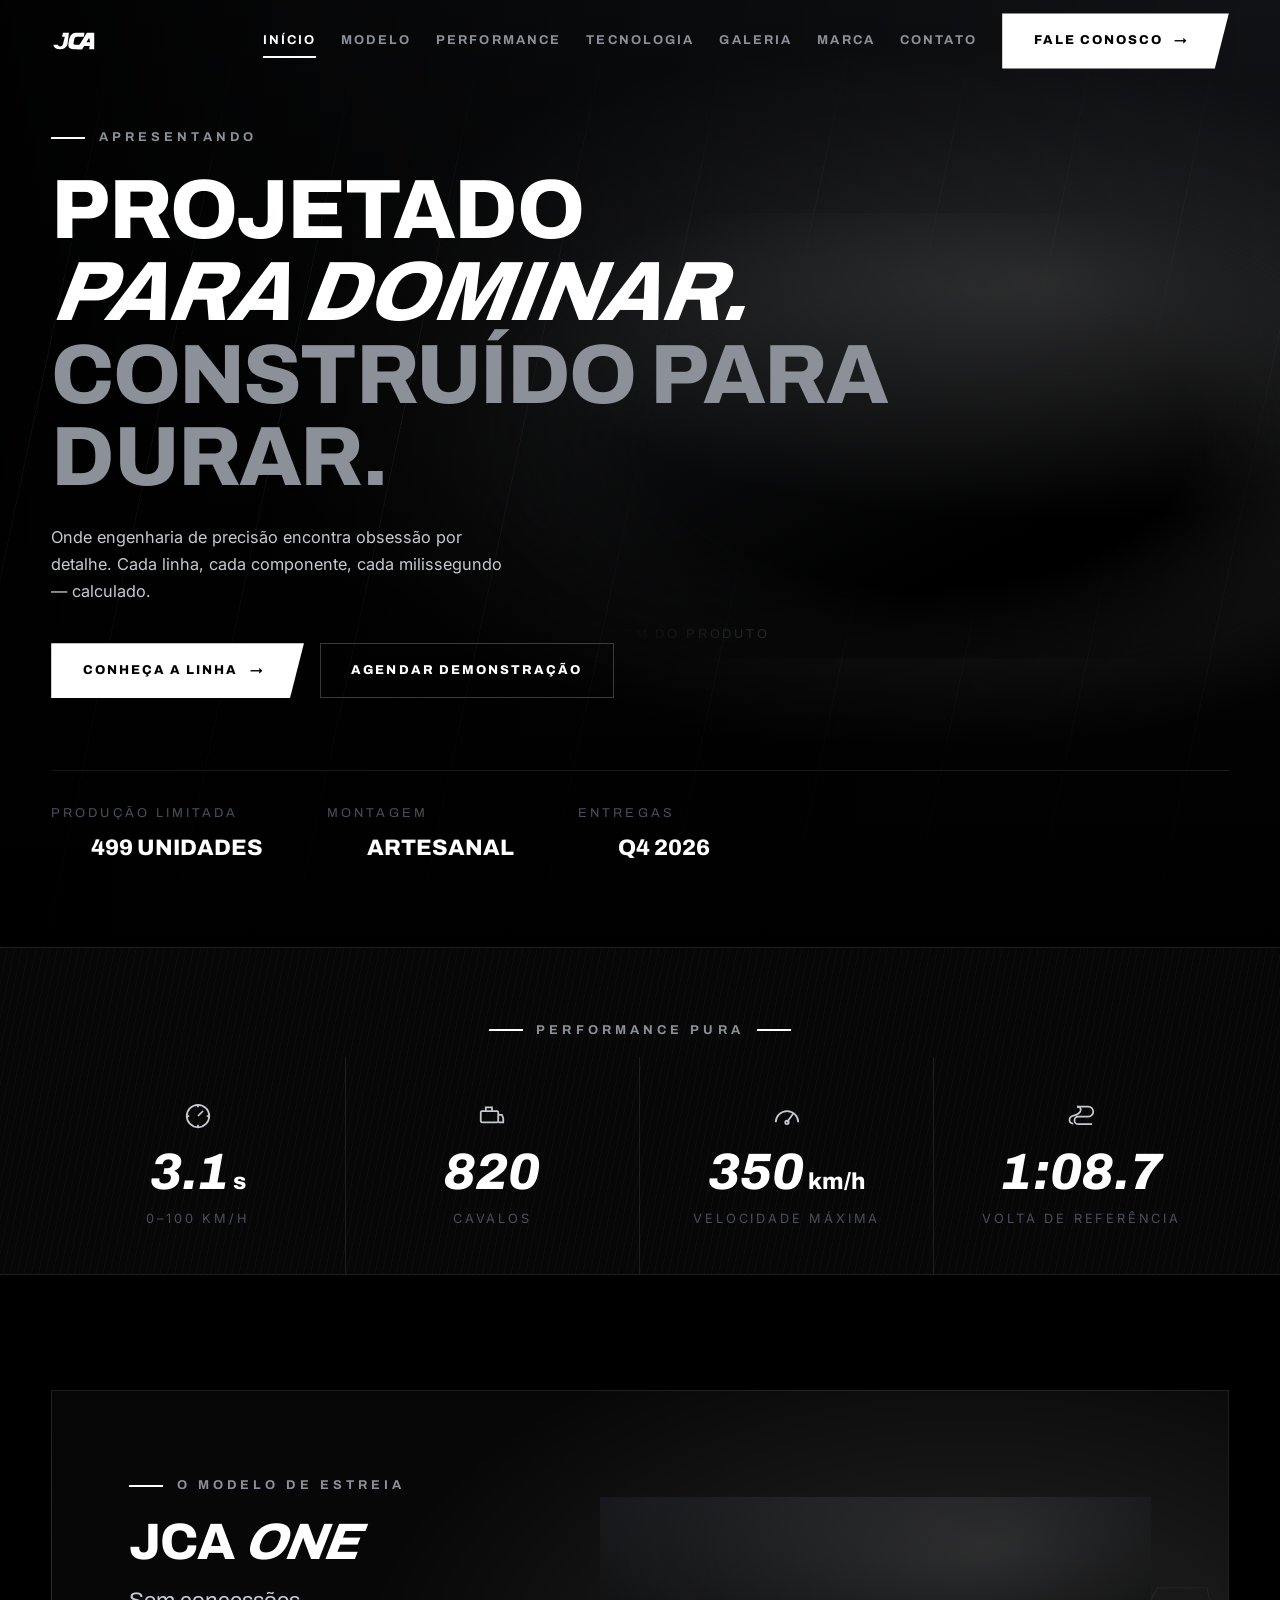
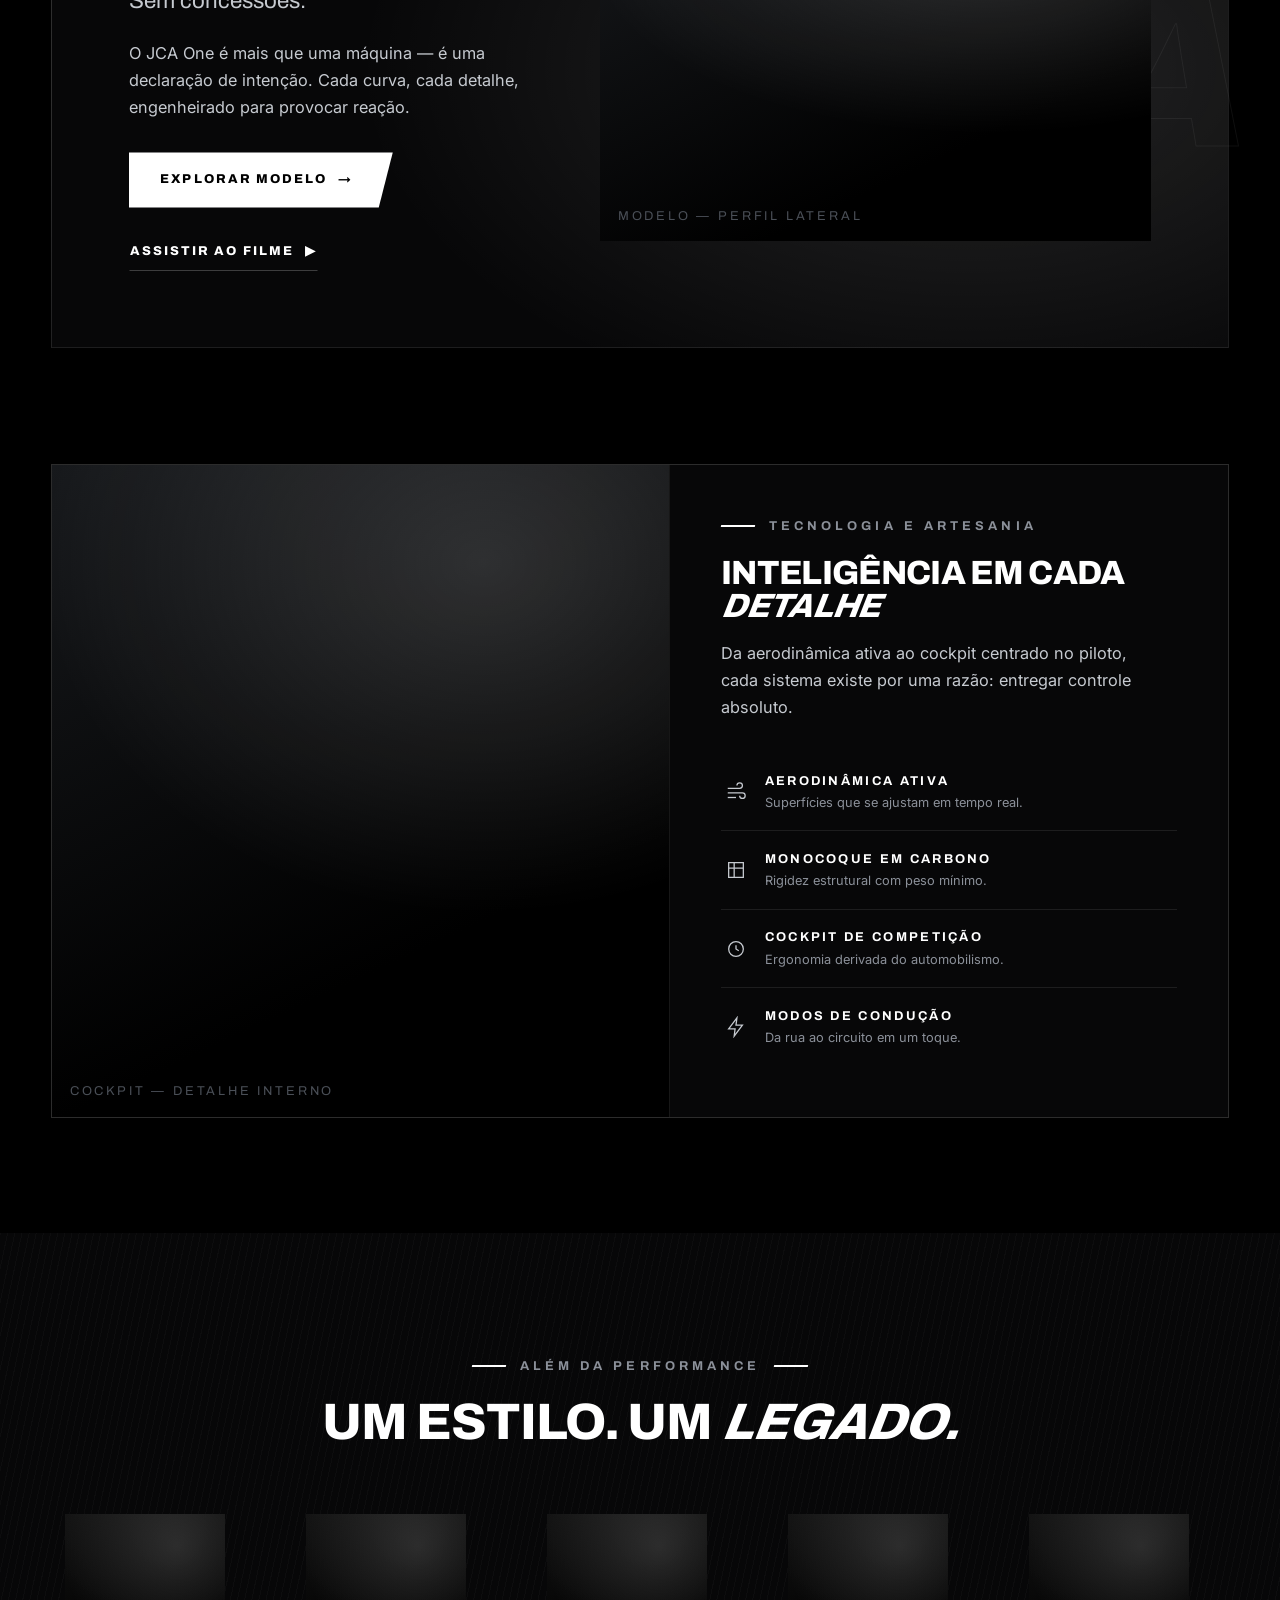
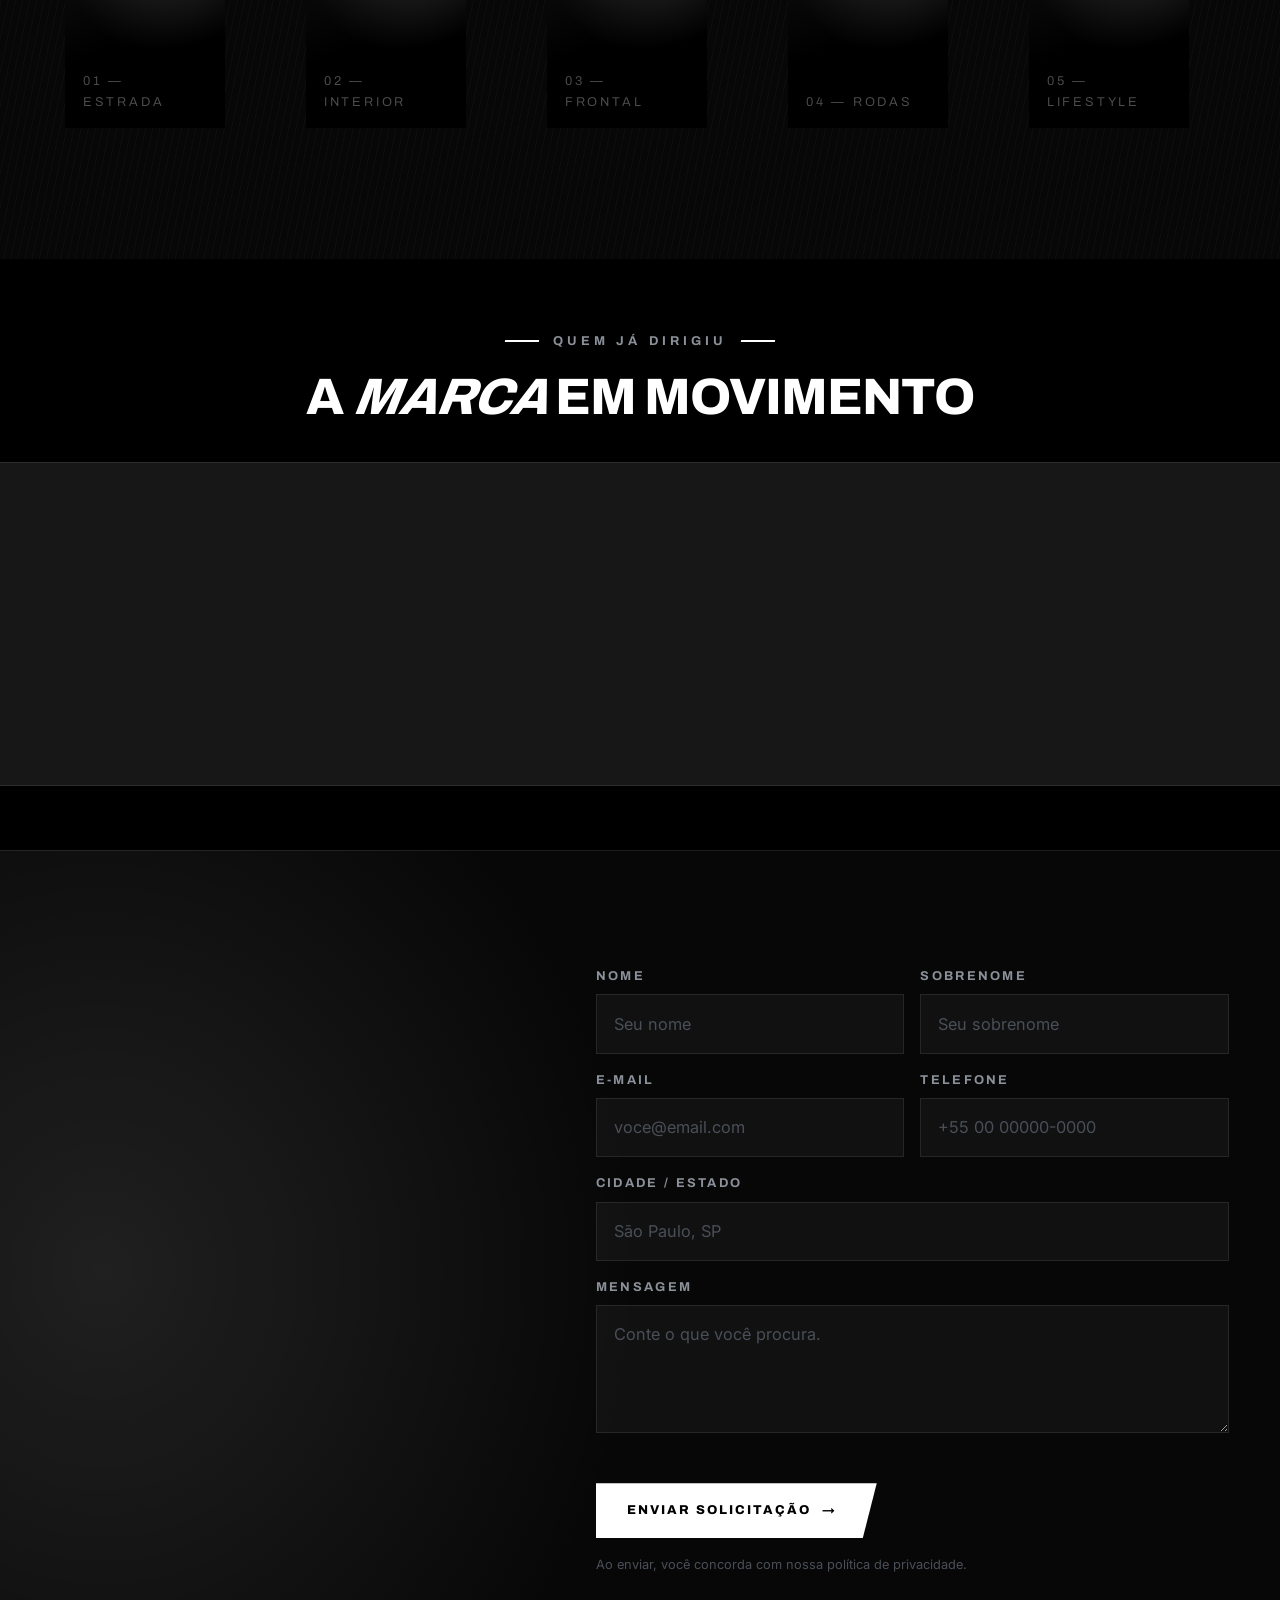
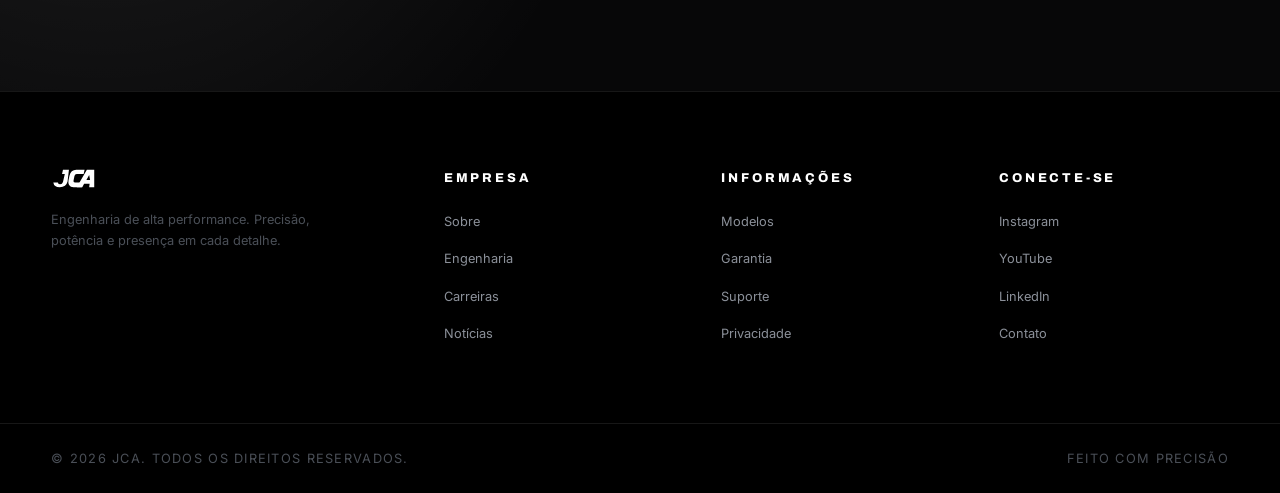
==== index.html @ cbe6caac "Estrutura inicial do site JCA Landing page estatica baseada na referencia de layout automotivo, com " ====
<!DOCTYPE html>
<html lang="pt-BR">
<head>
<meta charset="utf-8">
<meta name="viewport" content="width=device-width, initial-scale=1">
<title>JCA — Engenharia de Alta Performance</title>
<meta name="description" content="JCA — precisão, potência e presença. Estrutura de site institucional de alta performance.">
<meta name="theme-color" content="#000000">

<meta property="og:type" content="website">
<meta property="og:title" content="JCA — Engenharia de Alta Performance">
<meta property="og:description" content="Precisão, potência e presença.">
<meta property="og:image" content="assets/img/og-cover.jpg">

<link rel="icon" href="assets/img/logo-jca.svg" type="image/svg+xml">
<link rel="preconnect" href="https://fonts.googleapis.com">
<link rel="preconnect" href="https://fonts.gstatic.com" crossorigin>
<link href="https://fonts.googleapis.com/css2?family=Archivo:ital,wght@0,600..900;1,600..900&family=Inter:wght@400;500;600&display=swap" rel="stylesheet">
<link rel="stylesheet" href="assets/css/main.css">
</head>
<body>

<a class="skip-link" href="#main">Pular para o conteúdo</a>

<!-- ===================== HEADER ===================== -->
<header class="header" id="header">
  <div class="shell header__inner">
    <a class="logo" href="#hero" aria-label="JCA — início">
      <img class="logo__mark" src="assets/img/logo-jca.svg" alt="" width="46" height="21">
    </a>

    <nav class="nav" id="nav" aria-label="Navegação principal">
      <a class="nav__link" href="#hero" aria-current="page">Início</a>
      <a class="nav__link" href="#modelo">Modelo</a>
      <a class="nav__link" href="#performance">Performance</a>
      <a class="nav__link" href="#tecnologia">Tecnologia</a>
      <a class="nav__link" href="#galeria">Galeria</a>
      <a class="nav__link" href="#marca">Marca</a>
      <a class="nav__link" href="#contato">Contato</a>
      <a class="btn btn--solid" href="#contato">
        Fale conosco <span class="btn__arrow" aria-hidden="true">&rarr;</span>
      </a>
    </nav>

    <button class="nav-toggle" id="navToggle" type="button" aria-expanded="false" aria-controls="nav" aria-label="Abrir menu">
      <span></span>
    </button>
  </div>
</header>

<main id="main">

  <!-- ===================== HERO ===================== -->
  <section class="hero" id="hero">
    <div class="hero__bg" aria-hidden="true"></div>
    <div class="hero__grid" aria-hidden="true"></div>
    <div class="media hero__product" data-label="Hero — imagem do produto" aria-hidden="true"></div>

    <div class="shell hero__inner">
      <p class="eyebrow">Apresentando</p>
      <h1 class="hero__title">
        <span class="line">Projetado</span>
        <span class="line"><span class="slant">para dominar.</span></span>
        <span class="line line--muted">Construído para durar.</span>
      </h1>
      <p class="hero__lead">
        Onde engenharia de precisão encontra obsessão por detalhe. Cada linha,
        cada componente, cada milissegundo — calculado.
      </p>
      <div class="hero__actions">
        <a class="btn btn--solid" href="#modelo">
          Conheça a linha <span class="btn__arrow" aria-hidden="true">&rarr;</span>
        </a>
        <a class="btn btn--ghost" href="#contato">Agendar demonstração</a>
      </div>

      <dl class="hero__facts">
        <div class="fact">
          <dt class="fact__label">Produção limitada</dt>
          <dd class="fact__value">499 unidades</dd>
        </div>
        <div class="fact">
          <dt class="fact__label">Montagem</dt>
          <dd class="fact__value">Artesanal</dd>
        </div>
        <div class="fact">
          <dt class="fact__label">Entregas</dt>
          <dd class="fact__value">Q4 2026</dd>
        </div>
      </dl>
    </div>
  </section>

  <!-- ===================== PERFORMANCE ===================== -->
  <section class="metrics carbon" id="performance" aria-labelledby="performance-title">
    <div class="shell section--tight" style="padding-bottom:0;text-align:center">
      <h2 class="eyebrow eyebrow--center" id="performance-title" style="display:inline-flex">Performance pura</h2>
    </div>
    <div class="shell">
      <div class="metrics__grid">
        <div class="metric" data-reveal>
          <svg class="metric__icon" width="30" height="30" viewBox="0 0 24 24" fill="none" stroke="currentColor" stroke-width="1.4" aria-hidden="true">
            <circle cx="12" cy="12" r="9"/><path d="M12 12 16 8"/><path d="M12 3v2M21 12h-2M12 21v-2M3 12h2"/>
          </svg>
          <p class="metric__value">3.1<span>s</span></p>
          <p class="metric__label">0–100 km/h</p>
        </div>
        <div class="metric" data-reveal>
          <svg class="metric__icon" width="30" height="30" viewBox="0 0 24 24" fill="none" stroke="currentColor" stroke-width="1.4" aria-hidden="true">
            <rect x="3" y="8" width="14" height="9" rx="1"/><path d="M17 11h3l1 3v3h-4"/><path d="M7 8V5h5v3"/>
          </svg>
          <p class="metric__value">820</p>
          <p class="metric__label">Cavalos</p>
        </div>
        <div class="metric" data-reveal>
          <svg class="metric__icon" width="30" height="30" viewBox="0 0 24 24" fill="none" stroke="currentColor" stroke-width="1.4" aria-hidden="true">
            <path d="M3 17a9 9 0 0 1 18 0"/><path d="M12 17 17 10"/><circle cx="12" cy="17" r="1.4"/>
          </svg>
          <p class="metric__value">350<span>km/h</span></p>
          <p class="metric__label">Velocidade máxima</p>
        </div>
        <div class="metric" data-reveal>
          <svg class="metric__icon" width="30" height="30" viewBox="0 0 24 24" fill="none" stroke="currentColor" stroke-width="1.4" aria-hidden="true">
            <path d="M5 18c-2 0-3-1.5-3-3s1.5-3 4-3.5S11 9 11 7s-1-2.5-3-2.5"/><path d="M8 4.5h9a4 4 0 0 1 0 8H9a3 3 0 0 0 0 6h11"/>
          </svg>
          <p class="metric__value">1:08.7</p>
          <p class="metric__label">Volta de referência</p>
        </div>
      </div>
    </div>
  </section>

  <!-- ===================== MODELO EM DESTAQUE ===================== -->
  <section class="section showcase" id="modelo" aria-labelledby="modelo-title">
    <div class="shell">
      <div class="showcase__stage" data-reveal>
        <span class="showcase__ghost" aria-hidden="true">JCA</span>

        <div class="showcase__copy">
          <p class="eyebrow">O modelo de estreia</p>
          <h2 class="showcase__title" id="modelo-title">JCA <span class="slant">One</span></h2>
          <p class="showcase__sub">Sem concessões.</p>
          <p class="showcase__text">
            O JCA One é mais que uma máquina — é uma declaração de intenção.
            Cada curva, cada detalhe, engenheirado para provocar reação.
          </p>
          <div class="showcase__actions">
            <a class="btn btn--solid" href="#tecnologia">
              Explorar modelo <span class="btn__arrow" aria-hidden="true">&rarr;</span>
            </a>
            <a class="btn btn--text" href="#galeria">
              Assistir ao filme <span aria-hidden="true">&#9654;</span>
            </a>
          </div>
        </div>

        <div class="media showcase__media" data-label="Modelo — perfil lateral" role="img" aria-label="Imagem do modelo JCA One em perfil lateral"></div>
      </div>
    </div>
  </section>

  <!-- ===================== TECNOLOGIA ===================== -->
  <section class="section section--flush" id="tecnologia" aria-labelledby="tec-title">
    <div class="shell" style="padding-bottom:var(--section-y)">
      <div class="tech__grid" data-reveal>
        <div class="media tech__media" data-label="Cockpit — detalhe interno" role="img" aria-label="Detalhe do cockpit"></div>

        <div class="tech__panel">
          <p class="eyebrow">Tecnologia e artesania</p>
          <h2 class="tech__title" id="tec-title">Inteligência em cada <span class="slant">detalhe</span></h2>
          <p class="tech__text">
            Da aerodinâmica ativa ao cockpit centrado no piloto, cada sistema
            existe por uma razão: entregar controle absoluto.
          </p>

          <ul class="feature-list">
            <li class="feature">
              <svg class="feature__icon" width="22" height="22" viewBox="0 0 24 24" fill="none" stroke="currentColor" stroke-width="1.4" aria-hidden="true">
                <path d="M3 8h13a3 3 0 1 0-3-3"/><path d="M3 13h16a3 3 0 1 1-3 3"/><path d="M3 18h9"/>
              </svg>
              <div>
                <p class="feature__name">Aerodinâmica ativa</p>
                <p class="feature__desc">Superfícies que se ajustam em tempo real.</p>
              </div>
            </li>
            <li class="feature">
              <svg class="feature__icon" width="22" height="22" viewBox="0 0 24 24" fill="none" stroke="currentColor" stroke-width="1.4" aria-hidden="true">
                <path d="M4 4h16v16H4z"/><path d="M4 10h16M10 4v16"/>
              </svg>
              <div>
                <p class="feature__name">Monocoque em carbono</p>
                <p class="feature__desc">Rigidez estrutural com peso mínimo.</p>
              </div>
            </li>
            <li class="feature">
              <svg class="feature__icon" width="22" height="22" viewBox="0 0 24 24" fill="none" stroke="currentColor" stroke-width="1.4" aria-hidden="true">
                <circle cx="12" cy="12" r="8"/><path d="M12 8v4l3 2"/>
              </svg>
              <div>
                <p class="feature__name">Cockpit de competição</p>
                <p class="feature__desc">Ergonomia derivada do automobilismo.</p>
              </div>
            </li>
            <li class="feature">
              <svg class="feature__icon" width="22" height="22" viewBox="0 0 24 24" fill="none" stroke="currentColor" stroke-width="1.4" aria-hidden="true">
                <path d="M13 2 4 14h7l-1 8 9-12h-7z"/>
              </svg>
              <div>
                <p class="feature__name">Modos de condução</p>
                <p class="feature__desc">Da rua ao circuito em um toque.</p>
              </div>
            </li>
          </ul>
        </div>
      </div>
    </div>
  </section>

  <!-- ===================== GALERIA ===================== -->
  <section class="section carbon" id="galeria" aria-labelledby="galeria-title">
    <div class="shell">
      <div class="gallery__head" data-reveal>
        <p class="eyebrow eyebrow--center" style="display:inline-flex">Além da performance</p>
        <h2 class="gallery__title" id="galeria-title">Um estilo. Um <span class="slant">legado.</span></h2>
      </div>
    </div>
    <div class="shell">
      <div class="gallery__strip" data-reveal>
        <figure class="media gallery__item" data-label="01 — Estrada" role="img" aria-label="Galeria: estrada"></figure>
        <figure class="media gallery__item" data-label="02 — Interior" role="img" aria-label="Galeria: interior"></figure>
        <figure class="media gallery__item" data-label="03 — Frontal" role="img" aria-label="Galeria: frontal"></figure>
        <figure class="media gallery__item" data-label="04 — Rodas" role="img" aria-label="Galeria: rodas"></figure>
        <figure class="media gallery__item" data-label="05 — Lifestyle" role="img" aria-label="Galeria: lifestyle"></figure>
      </div>
    </div>
  </section>

  <!-- ===================== MARCA / DEPOIMENTOS ===================== -->
  <section class="section section--tight" id="marca" aria-labelledby="marca-title">
    <div class="shell" style="text-align:center;margin-bottom:2.5rem">
      <p class="eyebrow eyebrow--center" style="display:inline-flex">Quem já dirigiu</p>
      <h2 id="marca-title" class="gallery__title">A <span class="slant">marca</span> em movimento</h2>
    </div>
    <div class="quotes">
      <blockquote class="quote" data-reveal>
        <p class="quote__mark" aria-hidden="true">&ldquo;</p>
        <p class="quote__text">Uma obra-prima. A atenção ao detalhe e a experiência de condução não têm paralelo.</p>
        <div>
          <p class="quote__author">Alessandro R.</p>
          <p class="quote__role">Colecionador</p>
        </div>
      </blockquote>
      <blockquote class="quote" data-reveal>
        <p class="quote__mark" aria-hidden="true">&ldquo;</p>
        <p class="quote__text">Equilíbrio perfeito entre potência, beleza e inovação. A JCA redefiniu o padrão.</p>
        <div>
          <p class="quote__author">James T.</p>
          <p class="quote__role">Empresário</p>
        </div>
      </blockquote>
      <blockquote class="quote" data-reveal>
        <p class="quote__mark" aria-hidden="true">&ldquo;</p>
        <p class="quote__text">Cada volta parece pessoal. Não é só uma máquina — é uma emoção.</p>
        <div>
          <p class="quote__author">Matteo B.</p>
          <p class="quote__role">Piloto</p>
        </div>
      </blockquote>
    </div>
  </section>

  <!-- ===================== CONTATO ===================== -->
  <section class="section contact" id="contato" aria-labelledby="contato-title">
    <div class="shell contact__grid">
      <div data-reveal>
        <p class="eyebrow">Seja um proprietário</p>
        <h2 class="contact__title" id="contato-title">Fale sobre o <span class="slant">JCA One</span></h2>
        <p class="contact__text">
          Produção limitada. Experiência sob medida. Envie sua solicitação e
          nossa equipe entra em contato.
        </p>
      </div>

      <form class="form" id="contactForm" novalidate data-reveal>
        <div class="form__row">
          <label class="field">
            <span class="field__label">Nome</span>
            <input class="field__input" type="text" name="firstName" placeholder="Seu nome" required autocomplete="given-name">
          </label>
          <label class="field">
            <span class="field__label">Sobrenome</span>
            <input class="field__input" type="text" name="lastName" placeholder="Seu sobrenome" required autocomplete="family-name">
          </label>
        </div>
        <div class="form__row">
          <label class="field">
            <span class="field__label">E-mail</span>
            <input class="field__input" type="email" name="email" placeholder="voce@email.com" required autocomplete="email">
          </label>
          <label class="field">
            <span class="field__label">Telefone</span>
            <input class="field__input" type="tel" name="phone" placeholder="+55 00 00000-0000" autocomplete="tel">
          </label>
        </div>
        <label class="field">
          <span class="field__label">Cidade / Estado</span>
          <input class="field__input" type="text" name="city" placeholder="São Paulo, SP" autocomplete="address-level2">
        </label>
        <label class="field">
          <span class="field__label">Mensagem</span>
          <textarea class="field__textarea" name="message" placeholder="Conte o que você procura."></textarea>
        </label>
        <p class="form__status" id="formStatus" role="status" aria-live="polite"></p>
        <div>
          <button class="btn btn--solid" type="submit">
            Enviar solicitação <span class="btn__arrow" aria-hidden="true">&rarr;</span>
          </button>
        </div>
        <p class="form__note">Ao enviar, você concorda com nossa política de privacidade.</p>
      </form>
    </div>
  </section>

</main>

<!-- ===================== FOOTER ===================== -->
<footer class="footer">
  <div class="shell footer__top">
    <div class="footer__brand">
      <a class="logo" href="#hero" aria-label="JCA">
        <img class="logo__mark" src="assets/img/logo-jca.svg" alt="JCA" width="56" height="25">
      </a>
      <p class="footer__tagline">Engenharia de alta performance. Precisão, potência e presença em cada detalhe.</p>
    </div>

    <nav aria-labelledby="f-empresa">
      <p class="footer__col-title" id="f-empresa">Empresa</p>
      <ul class="footer__list">
        <li><a href="#marca">Sobre</a></li>
        <li><a href="#tecnologia">Engenharia</a></li>
        <li><a href="#contato">Carreiras</a></li>
        <li><a href="#galeria">Notícias</a></li>
      </ul>
    </nav>

    <nav aria-labelledby="f-info">
      <p class="footer__col-title" id="f-info">Informações</p>
      <ul class="footer__list">
        <li><a href="#modelo">Modelos</a></li>
        <li><a href="#contato">Garantia</a></li>
        <li><a href="#contato">Suporte</a></li>
        <li><a href="#contato">Privacidade</a></li>
      </ul>
    </nav>

    <nav aria-labelledby="f-conecte">
      <p class="footer__col-title" id="f-conecte">Conecte-se</p>
      <ul class="footer__list">
        <li><a href="#contato">Instagram</a></li>
        <li><a href="#contato">YouTube</a></li>
        <li><a href="#contato">LinkedIn</a></li>
        <li><a href="#contato">Contato</a></li>
      </ul>
    </nav>
  </div>

  <div class="shell footer__bottom">
    <p>&copy; <span id="year">2026</span> JCA. Todos os direitos reservados.</p>
    <p>Feito com precisão</p>
  </div>
</footer>

<script src="assets/js/main.js" defer></script>
</body>
</html>
---- assets/css/main.css ----
@import url("tokens.css");

/* ============================================================
   1. RESET
   ============================================================ */
*,
*::before,
*::after { box-sizing: border-box; }

html { -webkit-text-size-adjust: 100%; scroll-behavior: smooth; }

body {
  margin: 0;
  background: var(--surface-0);
  color: var(--text-2);
  font-family: var(--font-body);
  font-size: var(--step-0);
  line-height: 1.65;
  -webkit-font-smoothing: antialiased;
  overflow-x: hidden;
}

img, svg, video { display: block; max-width: 100%; height: auto; }
button, input, textarea, select { font: inherit; color: inherit; }
a { color: inherit; text-decoration: none; }

h1, h2, h3, h4 {
  margin: 0;
  font-family: var(--font-display);
  font-weight: 800;
  line-height: 0.98;
  letter-spacing: -0.02em;
  color: var(--text-1);
  text-transform: uppercase;
}

p { margin: 0; }

::selection { background: var(--jca-white); color: var(--jca-black); }

:focus-visible {
  outline: 2px solid var(--jca-white);
  outline-offset: 3px;
}

@media (prefers-reduced-motion: reduce) {
  html { scroll-behavior: auto; }
  *, *::before, *::after {
    animation-duration: 0.01ms !important;
    transition-duration: 0.01ms !important;
  }
}

/* ============================================================
   2. LAYOUT
   ============================================================ */
.shell {
  width: 100%;
  max-width: var(--maxw);
  margin-inline: auto;
  padding-inline: var(--gutter);
}

.section { padding-block: var(--section-y); position: relative; }
.section--tight { padding-block: clamp(2.5rem, 5vw, 4.5rem); }
.section--flush { padding-block: 0; }

.skip-link {
  position: absolute;
  left: -9999px;
  top: 0;
  z-index: 999;
  background: var(--jca-white);
  color: var(--jca-black);
  padding: 0.75rem 1.25rem;
  font-weight: 700;
}
.skip-link:focus { left: 1rem; top: 1rem; }

/* ============================================================
   3. ELEMENTOS DE MARCA
   ============================================================ */

/* Selo de seção — barra diagonal + label espaçado */
.eyebrow {
  display: inline-flex;
  align-items: center;
  gap: 0.85rem;
  font-family: var(--font-display);
  font-size: var(--step--1);
  font-weight: 700;
  letter-spacing: 0.32em;
  text-transform: uppercase;
  color: var(--jca-smoke);
  margin-bottom: 1.25rem;
}
.eyebrow::before {
  content: "";
  width: 34px;
  height: 2px;
  background: var(--jca-white);
  transform: skewX(var(--skew));
}
.eyebrow--center { justify-content: center; }
.eyebrow--center::after {
  content: "";
  width: 34px;
  height: 2px;
  background: var(--jca-white);
  transform: skewX(var(--skew));
}

/* Palavra em itálico inclinado, ecoando o lettering da logo */
.slant {
  display: inline-block;
  font-style: italic;
  transform: skewX(var(--skew));
  transform-origin: bottom left;
}

.outline-text {
  color: transparent;
  -webkit-text-stroke: 1.5px var(--line-strong);
}

/* Botões */
.btn {
  display: inline-flex;
  align-items: center;
  gap: 0.7rem;
  padding: 1rem 1.9rem;
  font-family: var(--font-display);
  font-size: var(--step--1);
  font-weight: 800;
  letter-spacing: 0.16em;
  text-transform: uppercase;
  border: 1px solid transparent;
  background: none;
  cursor: pointer;
  position: relative;
  overflow: hidden;
  transition: color var(--dur) var(--ease), background-color var(--dur) var(--ease),
    border-color var(--dur) var(--ease);
}
.btn__arrow { transition: transform var(--dur) var(--ease); }
.btn:hover .btn__arrow { transform: translateX(5px); }

.btn--solid {
  background: var(--jca-white);
  color: var(--jca-black);
  clip-path: polygon(0 0, 100% 0, calc(100% - 14px) 100%, 0 100%);
  padding-right: 2.4rem;
}
.btn--solid:hover { background: var(--jca-fog); }

.btn--ghost {
  border-color: var(--line-strong);
  color: var(--text-1);
}
.btn--ghost:hover { border-color: var(--jca-white); background: rgba(255, 255, 255, 0.05); }

.btn--text {
  padding: 0.5rem 0;
  color: var(--text-1);
  border-bottom: 1px solid var(--line-strong);
}
.btn--text:hover { border-color: var(--jca-white); }

/* Superfície: fundo carbono com hachura diagonal fina */
.carbon {
  background-color: var(--surface-1);
  background-image: repeating-linear-gradient(
    102deg,
    rgba(255, 255, 255, 0.022) 0 1px,
    transparent 1px 7px
  );
}

/* Placeholder de mídia — trocar por <img> real */
.media {
  position: relative;
  overflow: hidden;
  background:
    radial-gradient(120% 90% at 70% 15%, rgba(255, 255, 255, 0.14), transparent 60%),
    linear-gradient(155deg, var(--jca-graphite), var(--jca-black) 70%);
  isolation: isolate;
}
.media::after {
  content: attr(data-label);
  position: absolute;
  inset: auto 0 0 0;
  padding: 0.9rem 1.1rem;
  font-family: var(--font-display);
  font-size: var(--step--1);
  letter-spacing: 0.22em;
  text-transform: uppercase;
  color: var(--jca-ash);
}
.media img { width: 100%; height: 100%; object-fit: cover; }

/* ============================================================
   4. HEADER / NAV
   ============================================================ */
.header {
  position: fixed;
  inset: 0 0 auto 0;
  z-index: 100;
  transition: background-color var(--dur) var(--ease), border-color var(--dur) var(--ease);
  border-bottom: 1px solid transparent;
}
.header.is-stuck {
  background: rgba(0, 0, 0, 0.86);
  backdrop-filter: blur(14px);
  border-bottom-color: var(--line);
}

.header__inner {
  display: flex;
  align-items: center;
  justify-content: space-between;
  gap: 2rem;
  min-height: 82px;
}

.logo {
  display: inline-flex;
  align-items: center;
  gap: 0.7rem;
  font-family: var(--font-display);
  font-weight: 800;
  font-size: 1.35rem;
  letter-spacing: 0.1em;
  color: var(--jca-white);
  font-style: italic;
}
.logo__mark { width: 46px; height: auto; }

.nav { display: flex; align-items: center; gap: clamp(1rem, 2vw, 2.1rem); }
.nav__link {
  font-family: var(--font-display);
  font-size: var(--step--1);
  font-weight: 700;
  letter-spacing: 0.16em;
  text-transform: uppercase;
  color: var(--text-3);
  padding-block: 0.4rem;
  position: relative;
  transition: color 0.3s var(--ease);
}
.nav__link::after {
  content: "";
  position: absolute;
  left: 0;
  bottom: 0;
  width: 100%;
  height: 2px;
  background: var(--jca-white);
  transform: skewX(var(--skew)) scaleX(0);
  transform-origin: left;
  transition: transform 0.35s var(--ease);
}
.nav__link:hover,
.nav__link[aria-current="page"] { color: var(--jca-white); }
.nav__link:hover::after,
.nav__link[aria-current="page"]::after { transform: skewX(var(--skew)) scaleX(1); }

.nav-toggle {
  display: none;
  width: 46px;
  height: 46px;
  border: 1px solid var(--line-strong);
  background: none;
  cursor: pointer;
  padding: 0;
  place-items: center;
}
.nav-toggle span,
.nav-toggle span::before,
.nav-toggle span::after {
  content: "";
  display: block;
  width: 20px;
  height: 2px;
  background: var(--jca-white);
  transition: transform 0.3s var(--ease), opacity 0.2s linear;
}
.nav-toggle span::before { transform: translateY(-6px); }
.nav-toggle span::after { transform: translateY(4px); }
.nav-toggle[aria-expanded="true"] span { background: transparent; }
.nav-toggle[aria-expanded="true"] span::before { transform: rotate(45deg); }
.nav-toggle[aria-expanded="true"] span::after { transform: rotate(-45deg) translateY(0); }

/* ============================================================
   5. HERO
   ============================================================ */
.hero {
  position: relative;
  min-height: 100svh;
  display: flex;
  align-items: flex-end;
  padding-top: 120px;
  overflow: hidden;
}
.hero__bg {
  position: absolute;
  inset: 0;
  background:
    radial-gradient(85% 60% at 72% 42%, rgba(255, 255, 255, 0.2), transparent 62%),
    linear-gradient(180deg, #101215 0%, #050506 55%, #000 100%);
  z-index: -2;
}
.hero__bg::after {
  content: "";
  position: absolute;
  inset: 0;
  background: linear-gradient(90deg, rgba(0, 0, 0, 0.92) 0%, rgba(0, 0, 0, 0.45) 48%, transparent 100%);
}
.hero__grid {
  position: absolute;
  inset: 0;
  z-index: -1;
  background-image: repeating-linear-gradient(
    102deg,
    rgba(255, 255, 255, 0.05) 0 1px,
    transparent 1px 120px
  );
  mask-image: linear-gradient(180deg, transparent, #000 40%, transparent);
}

/* Slot da imagem do produto — troque o .media por <img> em full-bleed */
.hero__product {
  position: absolute;
  right: 0;
  top: 46%;
  transform: translateY(-50%);
  width: min(62%, 900px);
  aspect-ratio: 16 / 9;
  z-index: -1;
  mask-image: radial-gradient(75% 75% at 55% 50%, #000 45%, transparent 78%);
}

.hero__inner { width: 100%; padding-bottom: clamp(2rem, 5vw, 4rem); }
.hero__title {
  font-size: var(--step-4);
  max-width: 16ch;
  margin-bottom: 1.6rem;
}
.hero__title .line { display: block; }
.hero__title .line--muted { color: var(--jca-smoke); }
.hero__lead {
  max-width: 46ch;
  color: var(--text-2);
  margin-bottom: 2.4rem;
}
.hero__actions { display: flex; flex-wrap: wrap; gap: 1rem; }

.hero__facts {
  display: flex;
  flex-wrap: wrap;
  gap: clamp(1.5rem, 5vw, 4rem);
  margin-top: clamp(2.5rem, 6vw, 4.5rem);
  padding-top: 2rem;
  border-top: 1px solid var(--line);
}
.fact__label {
  font-family: var(--font-display);
  font-size: var(--step--1);
  letter-spacing: 0.24em;
  text-transform: uppercase;
  color: var(--jca-ash);
  margin-bottom: 0.35rem;
}
.fact__value {
  font-family: var(--font-display);
  font-size: var(--step-1);
  font-weight: 800;
  color: var(--jca-white);
  text-transform: uppercase;
}

/* ============================================================
   6. BARRA DE PERFORMANCE
   ============================================================ */
.metrics {
  border-block: 1px solid var(--line);
}
.metrics__grid {
  display: grid;
  grid-template-columns: repeat(auto-fit, minmax(180px, 1fr));
}
.metric {
  padding: clamp(1.8rem, 4vw, 2.8rem) 1.5rem;
  text-align: center;
  border-right: 1px solid var(--line);
}
.metric:last-child { border-right: 0; }
.metric__icon { margin-inline: auto; margin-bottom: 1rem; color: var(--jca-fog); }
.metric__value {
  font-family: var(--font-display);
  font-size: var(--step-3);
  font-weight: 800;
  font-style: italic;
  color: var(--jca-white);
  line-height: 1;
}
.metric__value span { font-size: 0.45em; font-style: normal; margin-left: 0.15em; }
.metric__label {
  font-size: var(--step--1);
  letter-spacing: 0.22em;
  text-transform: uppercase;
  color: var(--jca-ash);
  margin-top: 0.6rem;
}

/* ============================================================
   7. MODELO EM DESTAQUE
   ============================================================ */
.showcase { position: relative; overflow: hidden; }
.showcase__stage {
  position: relative;
  display: grid;
  grid-template-columns: minmax(280px, 0.85fr) 1.15fr;
  align-items: center;
  gap: clamp(2rem, 5vw, 4rem);
  padding: clamp(2.5rem, 6vw, 5rem);
  border: 1px solid var(--line);
  background:
    radial-gradient(80% 100% at 78% 50%, rgba(255, 255, 255, 0.12), transparent 65%),
    var(--surface-1);
}
.showcase__ghost {
  position: absolute;
  right: -2%;
  top: 50%;
  transform: translateY(-50%);
  font-family: var(--font-display);
  font-size: clamp(6rem, 18vw, 16rem);
  font-style: italic;
  font-weight: 800;
  color: transparent;
  -webkit-text-stroke: 1px rgba(255, 255, 255, 0.06);
  pointer-events: none;
  user-select: none;
  line-height: 0.8;
}
.showcase__copy { position: relative; z-index: 1; }
.showcase__title { font-size: var(--step-3); margin-bottom: 1rem; }
.showcase__sub {
  font-family: var(--font-display);
  font-size: var(--step-1);
  color: var(--jca-fog);
  margin-bottom: 1.25rem;
}
.showcase__text { max-width: 42ch; margin-bottom: 2rem; }
.showcase__actions { display: flex; flex-wrap: wrap; align-items: center; gap: 1.5rem; }
.showcase__media { aspect-ratio: 16 / 10; position: relative; z-index: 1; }

/* ============================================================
   8. TECNOLOGIA
   ============================================================ */
.tech__grid {
  display: grid;
  grid-template-columns: 1.05fr 0.95fr;
  gap: 1px;
  background: var(--line);
  border: 1px solid var(--line);
}
.tech__media { min-height: clamp(300px, 40vw, 560px); }
.tech__panel {
  padding: clamp(2rem, 4vw, 3.5rem);
  background: var(--surface-1);
  display: flex;
  flex-direction: column;
  justify-content: center;
}
.tech__title { font-size: var(--step-2); margin-bottom: 1.1rem; }
.tech__text { max-width: 44ch; margin-bottom: 2rem; }

.feature-list { list-style: none; margin: 0; padding: 0; display: grid; gap: 1px; background: var(--line); }
.feature {
  display: flex;
  align-items: center;
  gap: 1.1rem;
  padding: 1.1rem 0.25rem;
  background: var(--surface-1);
}
.feature__icon { flex: none; color: var(--jca-fog); }
.feature__name {
  font-family: var(--font-display);
  font-size: var(--step--1);
  font-weight: 700;
  letter-spacing: 0.18em;
  text-transform: uppercase;
  color: var(--jca-white);
}
.feature__desc { font-size: var(--step--1); color: var(--jca-smoke); }

/* ============================================================
   9. GALERIA
   ============================================================ */
.gallery__head { text-align: center; margin-bottom: clamp(2rem, 4vw, 3.5rem); }
.gallery__title { font-size: var(--step-3); }
.gallery__strip {
  display: grid;
  grid-auto-flow: column;
  grid-auto-columns: minmax(240px, 1fr);
  gap: 1px;
  overflow-x: auto;
  scroll-snap-type: x mandatory;
  scrollbar-width: thin;
  scrollbar-color: var(--jca-steel) transparent;
}
.gallery__item {
  aspect-ratio: 3 / 4;
  scroll-snap-align: start;
  filter: grayscale(1) contrast(1.05);
  transition: filter var(--dur) var(--ease), transform var(--dur) var(--ease);
}
.gallery__item:hover { filter: grayscale(0.2) contrast(1.1); transform: scale(1.015); }

/* ============================================================
   10. DEPOIMENTOS
   ============================================================ */
.quotes {
  display: grid;
  grid-template-columns: repeat(auto-fit, minmax(260px, 1fr));
  gap: 1px;
  background: var(--line);
  border-block: 1px solid var(--line);
}
.quote {
  padding: clamp(2rem, 3.5vw, 3rem);
  background: var(--surface-1);
  display: flex;
  flex-direction: column;
  gap: 1.5rem;
}
.quote__mark {
  font-family: var(--font-display);
  font-size: 3rem;
  font-style: italic;
  line-height: 0.6;
  color: var(--jca-steel);
}
.quote__text { color: var(--text-2); }
.quote__author {
  margin-top: auto;
  font-family: var(--font-display);
  font-size: var(--step--1);
  letter-spacing: 0.18em;
  text-transform: uppercase;
  color: var(--jca-white);
}
.quote__role { font-size: var(--step--1); letter-spacing: 0.12em; color: var(--jca-ash); text-transform: uppercase; }

/* ============================================================
   11. CONTATO
   ============================================================ */
.contact {
  background:
    radial-gradient(70% 120% at 8% 50%, rgba(255, 255, 255, 0.1), transparent 60%),
    var(--surface-1);
  border-top: 1px solid var(--line);
}
.contact__grid {
  display: grid;
  grid-template-columns: 0.85fr 1.15fr;
  gap: clamp(2rem, 6vw, 5rem);
  align-items: start;
}
.contact__title { font-size: var(--step-3); margin-bottom: 1.25rem; }
.contact__text { max-width: 40ch; }

.form { display: grid; gap: 1rem; }
.form__row { display: grid; grid-template-columns: 1fr 1fr; gap: 1rem; }
.field { display: grid; gap: 0.45rem; }
.field__label {
  font-family: var(--font-display);
  font-size: var(--step--1);
  font-weight: 700;
  letter-spacing: 0.18em;
  text-transform: uppercase;
  color: var(--jca-smoke);
}
.field__input,
.field__textarea {
  width: 100%;
  padding: 0.95rem 1.05rem;
  background: rgba(255, 255, 255, 0.04);
  border: 1px solid var(--line);
  color: var(--jca-white);
  transition: border-color 0.3s var(--ease), background-color 0.3s var(--ease);
}
.field__input::placeholder,
.field__textarea::placeholder { color: var(--jca-ash); }
.field__input:focus,
.field__textarea:focus {
  outline: none;
  border-color: var(--jca-white);
  background: rgba(255, 255, 255, 0.07);
}
.field__textarea { resize: vertical; min-height: 128px; }
.form__note { font-size: var(--step--1); color: var(--jca-ash); }
.form__status { font-size: var(--step--1); color: var(--jca-fog); min-height: 1.4em; }

/* ============================================================
   12. FOOTER
   ============================================================ */
.footer { background: var(--surface-0); border-top: 1px solid var(--line); }
.footer__top {
  display: grid;
  grid-template-columns: 1.2fr repeat(3, minmax(140px, 0.8fr));
  gap: clamp(2rem, 4vw, 3rem);
  padding-block: clamp(3rem, 6vw, 5rem);
}
.footer__brand { display: grid; gap: 1.25rem; align-content: start; }
.footer__tagline { max-width: 34ch; font-size: var(--step--1); color: var(--jca-ash); }
.footer__col-title {
  font-family: var(--font-display);
  font-size: var(--step--1);
  font-weight: 800;
  letter-spacing: 0.22em;
  text-transform: uppercase;
  color: var(--jca-white);
  margin-bottom: 1.1rem;
}
.footer__list { list-style: none; margin: 0; padding: 0; display: grid; gap: 0.65rem; }
.footer__list a { font-size: var(--step--1); color: var(--jca-smoke); transition: color 0.25s var(--ease); }
.footer__list a:hover { color: var(--jca-white); }
.footer__bottom {
  display: flex;
  flex-wrap: wrap;
  align-items: center;
  justify-content: space-between;
  gap: 1rem;
  padding-block: 1.5rem;
  border-top: 1px solid var(--line);
  font-size: var(--step--1);
  color: var(--jca-ash);
  letter-spacing: 0.1em;
  text-transform: uppercase;
}

/* ============================================================
   13. REVEAL
   ============================================================ */
[data-reveal] {
  opacity: 0;
  transform: translateY(22px);
  transition: opacity 0.8s var(--ease), transform 0.8s var(--ease);
}
[data-reveal].is-visible { opacity: 1; transform: none; }

/* ============================================================
   14. RESPONSIVO
   ============================================================ */
@media (max-width: 1024px) {
  .showcase__stage,
  .tech__grid,
  .contact__grid { grid-template-columns: 1fr; }
  .footer__top { grid-template-columns: 1fr 1fr; }
}

@media (max-width: 780px) {
  .nav-toggle { display: grid; }
  .nav {
    position: fixed;
    inset: 82px 0 auto 0;
    flex-direction: column;
    align-items: stretch;
    gap: 0;
    padding: 1rem var(--gutter) 2rem;
    background: rgba(0, 0, 0, 0.97);
    border-bottom: 1px solid var(--line);
    transform: translateY(-120%);
    transition: transform 0.45s var(--ease);
  }
  .nav.is-open { transform: none; }
  .nav__link { padding-block: 0.95rem; border-bottom: 1px solid var(--line); }
  .nav .btn { margin-top: 1.25rem; justify-content: center; }
  .metric { border-right: 0; border-bottom: 1px solid var(--line); }
  .form__row { grid-template-columns: 1fr; }
  .footer__top { grid-template-columns: 1fr; }
  .hero { align-items: center; padding-top: 110px; }
  .hero__product { display: none; }
}
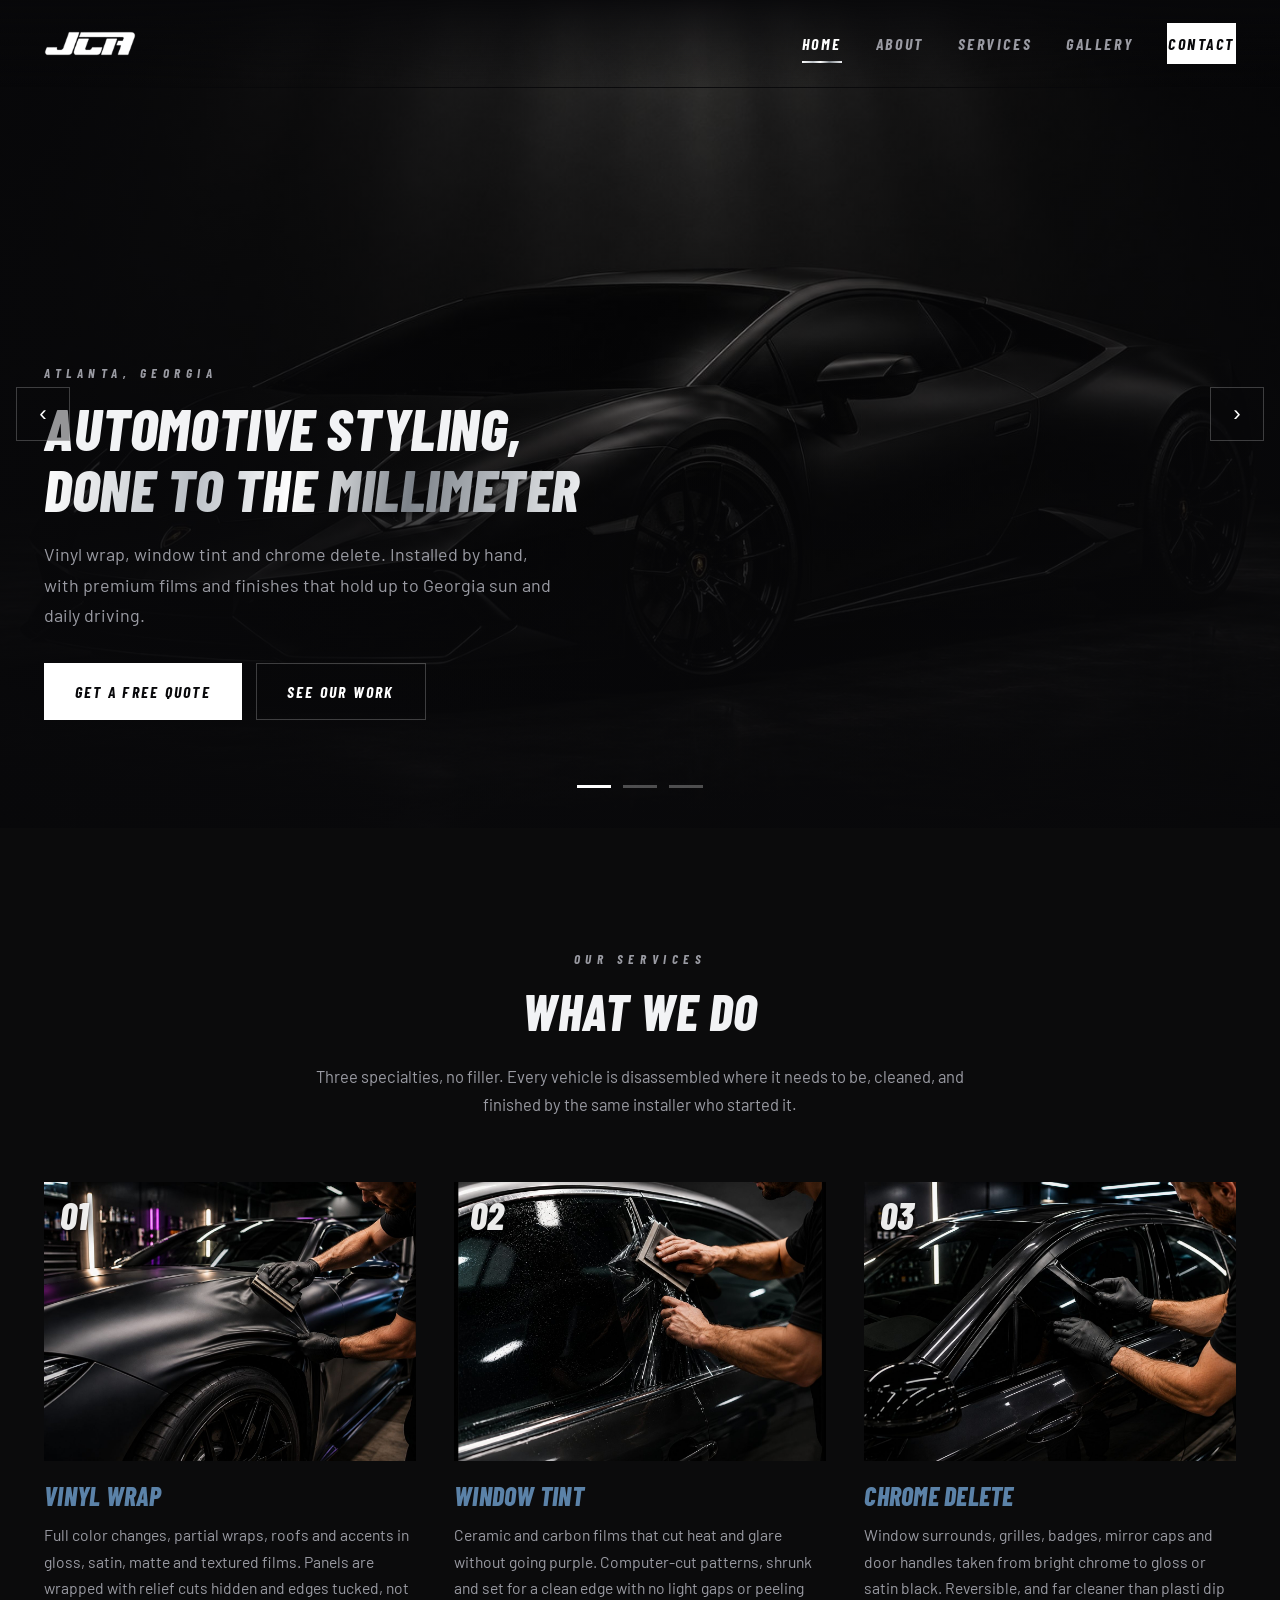
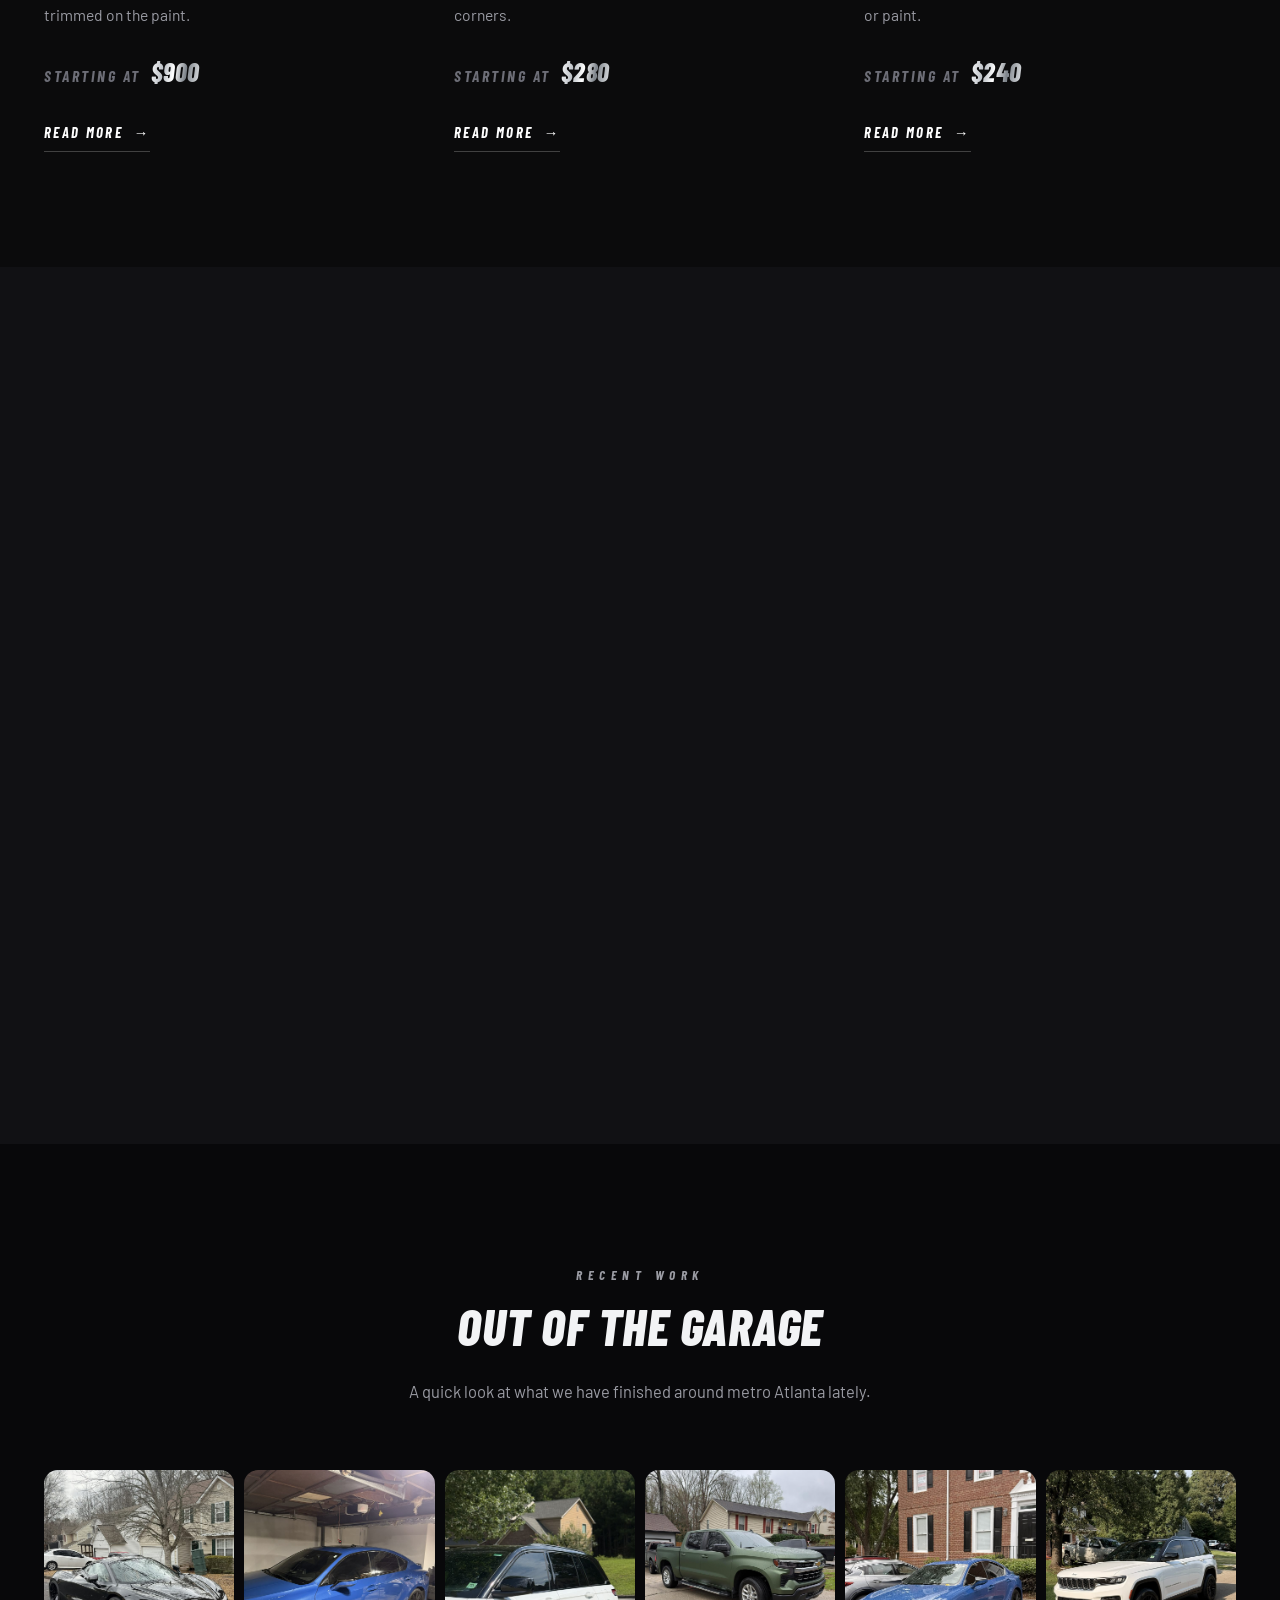
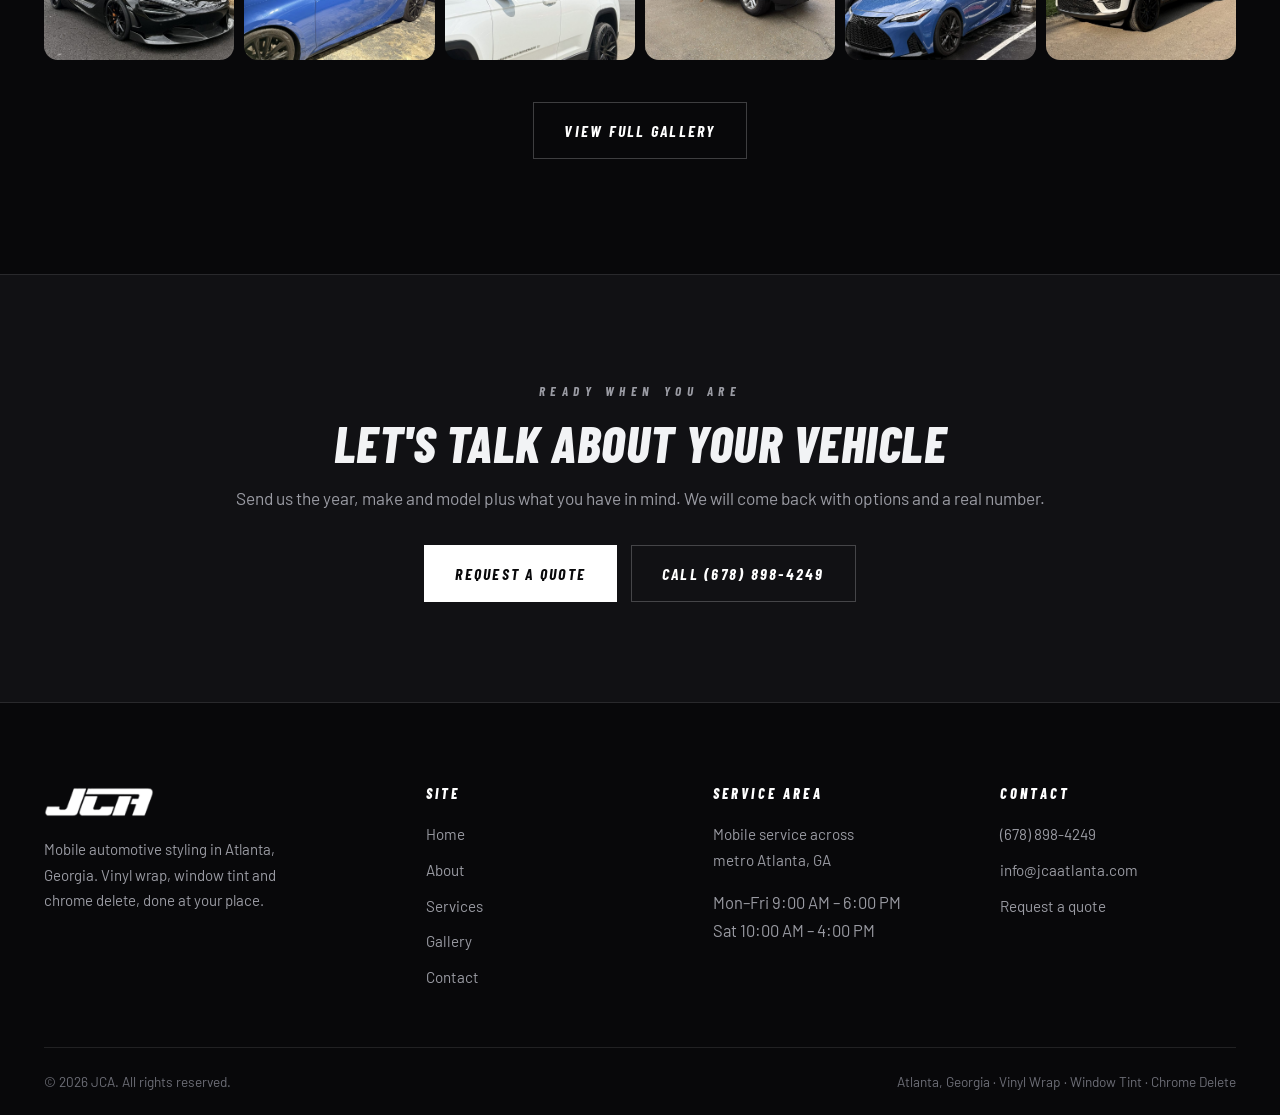
==== commit 54183008: "Build JCA marketing site with Supabase contact form Five static pages (home, about, services, galler" ====
--- a/index.html
+++ b/index.html
@@ -1,48 +1,41 @@
 <!DOCTYPE html>
-<html lang="pt-BR">
+<html lang="en">
 <head>
 <meta charset="utf-8">
 <meta name="viewport" content="width=device-width, initial-scale=1">
-<title>JCA — Engenharia de Alta Performance</title>
-<meta name="description" content="JCA — precisão, potência e presença. Estrutura de site institucional de alta performance.">
-<meta name="theme-color" content="#000000">
-
+<title>JCA | Vinyl Wrap, Window Tint &amp; Chrome Delete in Atlanta, GA</title>
+<meta name="description" content="JCA is a mobile automotive styling service in Atlanta, Georgia specializing in vinyl wraps, window tint and chrome delete. We come to your garage.">
+<meta property="og:title" content="JCA | Automotive Styling in Atlanta, GA">
+<meta property="og:description" content="Vinyl wrap, window tint and chrome delete done right in Atlanta, Georgia.">
 <meta property="og:type" content="website">
-<meta property="og:title" content="JCA — Engenharia de Alta Performance">
-<meta property="og:description" content="Precisão, potência e presença.">
-<meta property="og:image" content="assets/img/og-cover.jpg">
-
-<link rel="icon" href="assets/img/logo-jca.svg" type="image/svg+xml">
+<link rel="icon" href="assets/img/favicon.svg" type="image/svg+xml">
 <link rel="preconnect" href="https://fonts.googleapis.com">
 <link rel="preconnect" href="https://fonts.gstatic.com" crossorigin>
-<link href="https://fonts.googleapis.com/css2?family=Archivo:ital,wght@0,600..900;1,600..900&family=Inter:wght@400;500;600&display=swap" rel="stylesheet">
-<link rel="stylesheet" href="assets/css/main.css">
+<link href="https://fonts.googleapis.com/css2?family=Barlow+Condensed:ital,wght@0,600;0,700;1,700;1,800&family=Barlow:wght@400;500;600&display=swap" rel="stylesheet">
+<link rel="stylesheet" href="assets/css/style.css">
+<script>document.documentElement.classList.add('js');</script>
 </head>
 <body>
 
-<a class="skip-link" href="#main">Pular para o conteúdo</a>
-
-<!-- ===================== HEADER ===================== -->
-<header class="header" id="header">
-  <div class="shell header__inner">
-    <a class="logo" href="#hero" aria-label="JCA — início">
-      <img class="logo__mark" src="assets/img/logo-jca.svg" alt="" width="46" height="21">
+<a class="skip-link" href="#main">Skip to content</a>
+
+<!-- ============================= HEADER ============================= -->
+<header class="site-header" id="siteHeader">
+  <div class="container header-inner">
+    <a class="brand" href="index.html" aria-label="JCA home">
+      <img src="images/jca-logo.png" alt="JCA" width="92" height="25">
     </a>
 
-    <nav class="nav" id="nav" aria-label="Navegação principal">
-      <a class="nav__link" href="#hero" aria-current="page">Início</a>
-      <a class="nav__link" href="#modelo">Modelo</a>
-      <a class="nav__link" href="#performance">Performance</a>
-      <a class="nav__link" href="#tecnologia">Tecnologia</a>
-      <a class="nav__link" href="#galeria">Galeria</a>
-      <a class="nav__link" href="#marca">Marca</a>
-      <a class="nav__link" href="#contato">Contato</a>
-      <a class="btn btn--solid" href="#contato">
-        Fale conosco <span class="btn__arrow" aria-hidden="true">&rarr;</span>
-      </a>
+    <nav class="nav" id="nav" aria-label="Main">
+      <a href="index.html" class="is-active" aria-current="page">Home</a>
+      <a href="about.html">About</a>
+      <a href="services.html">Services</a>
+      <a href="gallery.html">Gallery</a>
+      <a href="contact.html" class="btn btn--solid btn--sm">Contact</a>
     </nav>
 
-    <button class="nav-toggle" id="navToggle" type="button" aria-expanded="false" aria-controls="nav" aria-label="Abrir menu">
+    <button class="nav-toggle" id="navToggle" type="button"
+            aria-expanded="false" aria-controls="nav" aria-label="Open menu">
       <span></span>
     </button>
   </div>
@@ -50,326 +43,202 @@
 
 <main id="main">
 
-  <!-- ===================== HERO ===================== -->
-  <section class="hero" id="hero">
-    <div class="hero__bg" aria-hidden="true"></div>
-    <div class="hero__grid" aria-hidden="true"></div>
-    <div class="media hero__product" data-label="Hero — imagem do produto" aria-hidden="true"></div>
-
-    <div class="shell hero__inner">
-      <p class="eyebrow">Apresentando</p>
-      <h1 class="hero__title">
-        <span class="line">Projetado</span>
-        <span class="line"><span class="slant">para dominar.</span></span>
-        <span class="line line--muted">Construído para durar.</span>
-      </h1>
-      <p class="hero__lead">
-        Onde engenharia de precisão encontra obsessão por detalhe. Cada linha,
-        cada componente, cada milissegundo — calculado.
+  <!-- ============================= HERO ============================= -->
+  <section class="hero" data-slider aria-roledescription="carousel" aria-label="Featured work">
+    <div class="hero__slides">
+      <div class="hero__slide is-active" role="group" aria-roledescription="slide" aria-label="1 of 3">
+        <img src="images/vinyl-wrap-hero.jpg" width="1672" height="941" fetchpriority="high"
+             alt="Sports car finished in a satin black vinyl wrap under studio lighting">
+      </div>
+      <div class="hero__slide" role="group" aria-roledescription="slide" aria-label="2 of 3" aria-hidden="true">
+        <!-- No loading="lazy" on carousel slides: inactive slides are visibility:hidden,
+             so the browser defers the fetch and the slide rotates in blank. -->
+        <img src="images/window-tint-hero.jpg" width="1672" height="941"
+             alt="Black sedan with ceramic tinted glass under studio lighting">
+      </div>
+      <div class="hero__slide" role="group" aria-roledescription="slide" aria-label="3 of 3" aria-hidden="true">
+        <img src="images/chrome-delete-hero.jpg" width="1672" height="941"
+             alt="Black sports car with every exterior trim piece blacked out under studio lighting">
+      </div>
+    </div>
+
+    <div class="hero__inner container">
+      <div class="hero__copy">
+        <span class="eyebrow">Atlanta, Georgia</span>
+        <h1>Automotive styling,<br><span class="chrome-text">done to the millimeter</span></h1>
+        <p>Vinyl wrap, window tint and chrome delete. Installed by hand, with premium films and finishes that hold up to Georgia sun and daily driving.</p>
+        <div class="hero__actions">
+          <a class="btn btn--solid" href="contact.html">Get a Free Quote</a>
+          <a class="btn btn--ghost" href="gallery.html">See Our Work</a>
+        </div>
+      </div>
+    </div>
+
+    <button class="hero__arrow hero__arrow--prev" type="button" aria-label="Previous slide">&#8249;</button>
+    <button class="hero__arrow hero__arrow--next" type="button" aria-label="Next slide">&#8250;</button>
+    <div class="hero__dots" role="tablist" aria-label="Slides"></div>
+  </section>
+
+  <!-- ============================= SERVICES ============================= -->
+  <section class="section">
+    <div class="container">
+      <div class="section-head reveal">
+        <span class="eyebrow">Our Services</span>
+        <h2>What we do</h2>
+        <p>Three specialties, no filler. Every vehicle is disassembled where it needs to be, cleaned, and finished by the same installer who started it.</p>
+      </div>
+
+      <div class="grid-3">
+        <article class="card reveal">
+          <div class="card__media">
+            <span class="card__index">01</span>
+            <img src="images/vinyl-wrap.jpg" width="1402" height="1122" loading="lazy"
+                 alt="Installer squeegeeing matte black vinyl wrap across a car's hood and front fender">
+          </div>
+          <h3>Vinyl Wrap</h3>
+          <p>Full color changes, partial wraps, roofs and accents in gloss, satin, matte and textured films. Panels are wrapped with relief cuts hidden and edges tucked, not trimmed on the paint.</p>
+          <p class="card__price">Starting at <b>$900</b></p>
+          <a class="link-more" href="services.html#wrap">Read More</a>
+        </article>
+
+        <article class="card reveal" data-delay="1">
+          <div class="card__media">
+            <span class="card__index">02</span>
+            <img src="images/window-tint.jpg" width="1352" height="1163" loading="lazy"
+                 alt="Installer squeegeeing water out from under ceramic tint film on a car's side window">
+          </div>
+          <h3>Window Tint</h3>
+          <p>Ceramic and carbon films that cut heat and glare without going purple. Computer-cut patterns, shrunk and set for a clean edge with no light gaps or peeling corners.</p>
+          <p class="card__price">Starting at <b>$280</b></p>
+          <a class="link-more" href="services.html#tint">Read More</a>
+        </article>
+
+        <article class="card reveal" data-delay="2">
+          <div class="card__media">
+            <span class="card__index">03</span>
+            <img src="images/chrome-delete.jpg" width="1402" height="1122" loading="lazy"
+                 alt="Installer laying black film over a car's chrome window surround during a chrome delete">
+          </div>
+          <h3>Chrome Delete</h3>
+          <p>Window surrounds, grilles, badges, mirror caps and door handles taken from bright chrome to gloss or satin black. Reversible, and far cleaner than plasti dip or paint.</p>
+          <p class="card__price">Starting at <b>$240</b></p>
+          <a class="link-more" href="services.html#chrome-delete">Read More</a>
+        </article>
+      </div>
+    </div>
+  </section>
+
+  <!-- ============================= ABOUT SPLIT ============================= -->
+  <section class="section section--surface">
+    <div class="container split">
+      <div class="split__body reveal">
+        <img class="brand-lockup" src="images/jca-logo.png" alt="JCA" width="120" height="33">
+        <span class="eyebrow">Mobile Auto Styling</span>
+        <h2>Your garage is our studio</h2>
+        <p>JCA is a fully mobile operation serving the whole Atlanta, Georgia metro. There is no lot to drop your car at and no week without it. We bring the films, the tools and the lighting to you, and the work happens in your own garage.</p>
+        <p>Working on site does not mean cutting corners. Panels get the same wash, decontamination and unhurried prep a fixed studio would give them, and the same installer stays with your vehicle from the first panel to the last edge.</p>
+        <ul class="check">
+          <li>Fully mobile, at your home or workplace</li>
+          <li>Premium cast films from established manufacturers</li>
+          <li>Clean, controlled prep inside your own garage</li>
+          <li>Written warranty on materials and workmanship</li>
+          <li>Straight answers on what your vehicle actually needs</li>
+        </ul>
+        <p style="margin-top:30px"><a class="link-more" href="about.html">More About JCA</a></p>
+      </div>
+
+      <div class="split__media split__media--framed reveal" data-delay="1">
+        <img src="images/garage-studio.jpg" width="1448" height="1086" loading="lazy"
+             alt="JCA installer applying film to a black sports car inside a customer's garage at night">
+      </div>
+    </div>
+  </section>
+
+  <!-- ============================= GALLERY PREVIEW ============================= -->
+  <section class="section section--black">
+    <div class="container">
+      <div class="section-head reveal">
+        <span class="eyebrow">Recent Work</span>
+        <h2>Out of the garage</h2>
+        <p>A quick look at what we have finished around metro Atlanta lately.</p>
+      </div>
+
+      <div class="mosaic mosaic--home reveal">
+        <a class="tile" href="gallery.html"><img src="images/gallery-gloss-black-wrap.jpg" width="900" height="1200" alt="McLaren 720S in gloss black with blacked-out wheels and tinted glass" loading="lazy"></a>
+        <a class="tile" href="gallery.html"><img src="images/gallery-ceramic-tint.jpg" width="900" height="1200" alt="Lexus IS with ceramic tinted windows and a blacked-out roof" loading="lazy"></a>
+        <a class="tile" href="gallery.html"><img src="images/gallery-chrome-delete.jpg" width="900" height="1200" alt="Jeep Grand Cherokee with window surrounds and pillars blacked out" loading="lazy"></a>
+        <a class="tile" href="gallery.html"><img src="images/gallery-color-change.jpg" width="900" height="1200" alt="Chevrolet Silverado finished in a matte military green color change wrap" loading="lazy"></a>
+        <a class="tile" href="gallery.html"><img src="images/gallery-tinted-sedan.jpg" width="900" height="1200" alt="Lexus IS sedan with tinted glass parked outside after installation" loading="lazy"></a>
+        <a class="tile" href="gallery.html"><img src="images/gallery-trim-blackout.jpg" width="900" height="1200" alt="Jeep Grand Cherokee with tinted glass and blacked-out trim and wheels" loading="lazy"></a>
+      </div>
+
+      <p style="text-align:center;margin-top:42px" class="reveal">
+        <a class="btn btn--ghost" href="gallery.html">View Full Gallery</a>
       </p>
+    </div>
+  </section>
+
+  <!-- ============================= CTA ============================= -->
+  <section class="cta">
+    <div class="container reveal">
+      <span class="eyebrow">Ready When You Are</span>
+      <h2>Let's talk about your vehicle</h2>
+      <p class="lead">Send us the year, make and model plus what you have in mind. We will come back with options and a real number.</p>
       <div class="hero__actions">
-        <a class="btn btn--solid" href="#modelo">
-          Conheça a linha <span class="btn__arrow" aria-hidden="true">&rarr;</span>
-        </a>
-        <a class="btn btn--ghost" href="#contato">Agendar demonstração</a>
-      </div>
-
-      <dl class="hero__facts">
-        <div class="fact">
-          <dt class="fact__label">Produção limitada</dt>
-          <dd class="fact__value">499 unidades</dd>
-        </div>
-        <div class="fact">
-          <dt class="fact__label">Montagem</dt>
-          <dd class="fact__value">Artesanal</dd>
-        </div>
-        <div class="fact">
-          <dt class="fact__label">Entregas</dt>
-          <dd class="fact__value">Q4 2026</dd>
-        </div>
-      </dl>
-    </div>
-  </section>
-
-  <!-- ===================== PERFORMANCE ===================== -->
-  <section class="metrics carbon" id="performance" aria-labelledby="performance-title">
-    <div class="shell section--tight" style="padding-bottom:0;text-align:center">
-      <h2 class="eyebrow eyebrow--center" id="performance-title" style="display:inline-flex">Performance pura</h2>
-    </div>
-    <div class="shell">
-      <div class="metrics__grid">
-        <div class="metric" data-reveal>
-          <svg class="metric__icon" width="30" height="30" viewBox="0 0 24 24" fill="none" stroke="currentColor" stroke-width="1.4" aria-hidden="true">
-            <circle cx="12" cy="12" r="9"/><path d="M12 12 16 8"/><path d="M12 3v2M21 12h-2M12 21v-2M3 12h2"/>
-          </svg>
-          <p class="metric__value">3.1<span>s</span></p>
-          <p class="metric__label">0–100 km/h</p>
-        </div>
-        <div class="metric" data-reveal>
-          <svg class="metric__icon" width="30" height="30" viewBox="0 0 24 24" fill="none" stroke="currentColor" stroke-width="1.4" aria-hidden="true">
-            <rect x="3" y="8" width="14" height="9" rx="1"/><path d="M17 11h3l1 3v3h-4"/><path d="M7 8V5h5v3"/>
-          </svg>
-          <p class="metric__value">820</p>
-          <p class="metric__label">Cavalos</p>
-        </div>
-        <div class="metric" data-reveal>
-          <svg class="metric__icon" width="30" height="30" viewBox="0 0 24 24" fill="none" stroke="currentColor" stroke-width="1.4" aria-hidden="true">
-            <path d="M3 17a9 9 0 0 1 18 0"/><path d="M12 17 17 10"/><circle cx="12" cy="17" r="1.4"/>
-          </svg>
-          <p class="metric__value">350<span>km/h</span></p>
-          <p class="metric__label">Velocidade máxima</p>
-        </div>
-        <div class="metric" data-reveal>
-          <svg class="metric__icon" width="30" height="30" viewBox="0 0 24 24" fill="none" stroke="currentColor" stroke-width="1.4" aria-hidden="true">
-            <path d="M5 18c-2 0-3-1.5-3-3s1.5-3 4-3.5S11 9 11 7s-1-2.5-3-2.5"/><path d="M8 4.5h9a4 4 0 0 1 0 8H9a3 3 0 0 0 0 6h11"/>
-          </svg>
-          <p class="metric__value">1:08.7</p>
-          <p class="metric__label">Volta de referência</p>
-        </div>
-      </div>
-    </div>
-  </section>
-
-  <!-- ===================== MODELO EM DESTAQUE ===================== -->
-  <section class="section showcase" id="modelo" aria-labelledby="modelo-title">
-    <div class="shell">
-      <div class="showcase__stage" data-reveal>
-        <span class="showcase__ghost" aria-hidden="true">JCA</span>
-
-        <div class="showcase__copy">
-          <p class="eyebrow">O modelo de estreia</p>
-          <h2 class="showcase__title" id="modelo-title">JCA <span class="slant">One</span></h2>
-          <p class="showcase__sub">Sem concessões.</p>
-          <p class="showcase__text">
-            O JCA One é mais que uma máquina — é uma declaração de intenção.
-            Cada curva, cada detalhe, engenheirado para provocar reação.
-          </p>
-          <div class="showcase__actions">
-            <a class="btn btn--solid" href="#tecnologia">
-              Explorar modelo <span class="btn__arrow" aria-hidden="true">&rarr;</span>
-            </a>
-            <a class="btn btn--text" href="#galeria">
-              Assistir ao filme <span aria-hidden="true">&#9654;</span>
-            </a>
-          </div>
-        </div>
-
-        <div class="media showcase__media" data-label="Modelo — perfil lateral" role="img" aria-label="Imagem do modelo JCA One em perfil lateral"></div>
-      </div>
-    </div>
-  </section>
-
-  <!-- ===================== TECNOLOGIA ===================== -->
-  <section class="section section--flush" id="tecnologia" aria-labelledby="tec-title">
-    <div class="shell" style="padding-bottom:var(--section-y)">
-      <div class="tech__grid" data-reveal>
-        <div class="media tech__media" data-label="Cockpit — detalhe interno" role="img" aria-label="Detalhe do cockpit"></div>
-
-        <div class="tech__panel">
-          <p class="eyebrow">Tecnologia e artesania</p>
-          <h2 class="tech__title" id="tec-title">Inteligência em cada <span class="slant">detalhe</span></h2>
-          <p class="tech__text">
-            Da aerodinâmica ativa ao cockpit centrado no piloto, cada sistema
-            existe por uma razão: entregar controle absoluto.
-          </p>
-
-          <ul class="feature-list">
-            <li class="feature">
-              <svg class="feature__icon" width="22" height="22" viewBox="0 0 24 24" fill="none" stroke="currentColor" stroke-width="1.4" aria-hidden="true">
-                <path d="M3 8h13a3 3 0 1 0-3-3"/><path d="M3 13h16a3 3 0 1 1-3 3"/><path d="M3 18h9"/>
-              </svg>
-              <div>
-                <p class="feature__name">Aerodinâmica ativa</p>
-                <p class="feature__desc">Superfícies que se ajustam em tempo real.</p>
-              </div>
-            </li>
-            <li class="feature">
-              <svg class="feature__icon" width="22" height="22" viewBox="0 0 24 24" fill="none" stroke="currentColor" stroke-width="1.4" aria-hidden="true">
-                <path d="M4 4h16v16H4z"/><path d="M4 10h16M10 4v16"/>
-              </svg>
-              <div>
-                <p class="feature__name">Monocoque em carbono</p>
-                <p class="feature__desc">Rigidez estrutural com peso mínimo.</p>
-              </div>
-            </li>
-            <li class="feature">
-              <svg class="feature__icon" width="22" height="22" viewBox="0 0 24 24" fill="none" stroke="currentColor" stroke-width="1.4" aria-hidden="true">
-                <circle cx="12" cy="12" r="8"/><path d="M12 8v4l3 2"/>
-              </svg>
-              <div>
-                <p class="feature__name">Cockpit de competição</p>
-                <p class="feature__desc">Ergonomia derivada do automobilismo.</p>
-              </div>
-            </li>
-            <li class="feature">
-              <svg class="feature__icon" width="22" height="22" viewBox="0 0 24 24" fill="none" stroke="currentColor" stroke-width="1.4" aria-hidden="true">
-                <path d="M13 2 4 14h7l-1 8 9-12h-7z"/>
-              </svg>
-              <div>
-                <p class="feature__name">Modos de condução</p>
-                <p class="feature__desc">Da rua ao circuito em um toque.</p>
-              </div>
-            </li>
-          </ul>
-        </div>
-      </div>
-    </div>
-  </section>
-
-  <!-- ===================== GALERIA ===================== -->
-  <section class="section carbon" id="galeria" aria-labelledby="galeria-title">
-    <div class="shell">
-      <div class="gallery__head" data-reveal>
-        <p class="eyebrow eyebrow--center" style="display:inline-flex">Além da performance</p>
-        <h2 class="gallery__title" id="galeria-title">Um estilo. Um <span class="slant">legado.</span></h2>
-      </div>
-    </div>
-    <div class="shell">
-      <div class="gallery__strip" data-reveal>
-        <figure class="media gallery__item" data-label="01 — Estrada" role="img" aria-label="Galeria: estrada"></figure>
-        <figure class="media gallery__item" data-label="02 — Interior" role="img" aria-label="Galeria: interior"></figure>
-        <figure class="media gallery__item" data-label="03 — Frontal" role="img" aria-label="Galeria: frontal"></figure>
-        <figure class="media gallery__item" data-label="04 — Rodas" role="img" aria-label="Galeria: rodas"></figure>
-        <figure class="media gallery__item" data-label="05 — Lifestyle" role="img" aria-label="Galeria: lifestyle"></figure>
-      </div>
-    </div>
-  </section>
-
-  <!-- ===================== MARCA / DEPOIMENTOS ===================== -->
-  <section class="section section--tight" id="marca" aria-labelledby="marca-title">
-    <div class="shell" style="text-align:center;margin-bottom:2.5rem">
-      <p class="eyebrow eyebrow--center" style="display:inline-flex">Quem já dirigiu</p>
-      <h2 id="marca-title" class="gallery__title">A <span class="slant">marca</span> em movimento</h2>
-    </div>
-    <div class="quotes">
-      <blockquote class="quote" data-reveal>
-        <p class="quote__mark" aria-hidden="true">&ldquo;</p>
-        <p class="quote__text">Uma obra-prima. A atenção ao detalhe e a experiência de condução não têm paralelo.</p>
-        <div>
-          <p class="quote__author">Alessandro R.</p>
-          <p class="quote__role">Colecionador</p>
-        </div>
-      </blockquote>
-      <blockquote class="quote" data-reveal>
-        <p class="quote__mark" aria-hidden="true">&ldquo;</p>
-        <p class="quote__text">Equilíbrio perfeito entre potência, beleza e inovação. A JCA redefiniu o padrão.</p>
-        <div>
-          <p class="quote__author">James T.</p>
-          <p class="quote__role">Empresário</p>
-        </div>
-      </blockquote>
-      <blockquote class="quote" data-reveal>
-        <p class="quote__mark" aria-hidden="true">&ldquo;</p>
-        <p class="quote__text">Cada volta parece pessoal. Não é só uma máquina — é uma emoção.</p>
-        <div>
-          <p class="quote__author">Matteo B.</p>
-          <p class="quote__role">Piloto</p>
-        </div>
-      </blockquote>
-    </div>
-  </section>
-
-  <!-- ===================== CONTATO ===================== -->
-  <section class="section contact" id="contato" aria-labelledby="contato-title">
-    <div class="shell contact__grid">
-      <div data-reveal>
-        <p class="eyebrow">Seja um proprietário</p>
-        <h2 class="contact__title" id="contato-title">Fale sobre o <span class="slant">JCA One</span></h2>
-        <p class="contact__text">
-          Produção limitada. Experiência sob medida. Envie sua solicitação e
-          nossa equipe entra em contato.
-        </p>
-      </div>
-
-      <form class="form" id="contactForm" novalidate data-reveal>
-        <div class="form__row">
-          <label class="field">
-            <span class="field__label">Nome</span>
-            <input class="field__input" type="text" name="firstName" placeholder="Seu nome" required autocomplete="given-name">
-          </label>
-          <label class="field">
-            <span class="field__label">Sobrenome</span>
-            <input class="field__input" type="text" name="lastName" placeholder="Seu sobrenome" required autocomplete="family-name">
-          </label>
-        </div>
-        <div class="form__row">
-          <label class="field">
-            <span class="field__label">E-mail</span>
-            <input class="field__input" type="email" name="email" placeholder="voce@email.com" required autocomplete="email">
-          </label>
-          <label class="field">
-            <span class="field__label">Telefone</span>
-            <input class="field__input" type="tel" name="phone" placeholder="+55 00 00000-0000" autocomplete="tel">
-          </label>
-        </div>
-        <label class="field">
-          <span class="field__label">Cidade / Estado</span>
-          <input class="field__input" type="text" name="city" placeholder="São Paulo, SP" autocomplete="address-level2">
-        </label>
-        <label class="field">
-          <span class="field__label">Mensagem</span>
-          <textarea class="field__textarea" name="message" placeholder="Conte o que você procura."></textarea>
-        </label>
-        <p class="form__status" id="formStatus" role="status" aria-live="polite"></p>
-        <div>
-          <button class="btn btn--solid" type="submit">
-            Enviar solicitação <span class="btn__arrow" aria-hidden="true">&rarr;</span>
-          </button>
-        </div>
-        <p class="form__note">Ao enviar, você concorda com nossa política de privacidade.</p>
-      </form>
+        <a class="btn btn--solid" href="contact.html">Request a Quote</a>
+        <a class="btn btn--ghost" href="tel:+16788984249">Call (678) 898-4249</a>
+      </div>
     </div>
   </section>
 
 </main>
 
-<!-- ===================== FOOTER ===================== -->
-<footer class="footer">
-  <div class="shell footer__top">
-    <div class="footer__brand">
-      <a class="logo" href="#hero" aria-label="JCA">
-        <img class="logo__mark" src="assets/img/logo-jca.svg" alt="JCA" width="56" height="25">
-      </a>
-      <p class="footer__tagline">Engenharia de alta performance. Precisão, potência e presença em cada detalhe.</p>
-    </div>
-
-    <nav aria-labelledby="f-empresa">
-      <p class="footer__col-title" id="f-empresa">Empresa</p>
-      <ul class="footer__list">
-        <li><a href="#marca">Sobre</a></li>
-        <li><a href="#tecnologia">Engenharia</a></li>
-        <li><a href="#contato">Carreiras</a></li>
-        <li><a href="#galeria">Notícias</a></li>
-      </ul>
-    </nav>
-
-    <nav aria-labelledby="f-info">
-      <p class="footer__col-title" id="f-info">Informações</p>
-      <ul class="footer__list">
-        <li><a href="#modelo">Modelos</a></li>
-        <li><a href="#contato">Garantia</a></li>
-        <li><a href="#contato">Suporte</a></li>
-        <li><a href="#contato">Privacidade</a></li>
-      </ul>
-    </nav>
-
-    <nav aria-labelledby="f-conecte">
-      <p class="footer__col-title" id="f-conecte">Conecte-se</p>
-      <ul class="footer__list">
-        <li><a href="#contato">Instagram</a></li>
-        <li><a href="#contato">YouTube</a></li>
-        <li><a href="#contato">LinkedIn</a></li>
-        <li><a href="#contato">Contato</a></li>
-      </ul>
-    </nav>
-  </div>
-
-  <div class="shell footer__bottom">
-    <p>&copy; <span id="year">2026</span> JCA. Todos os direitos reservados.</p>
-    <p>Feito com precisão</p>
+<!-- ============================= FOOTER ============================= -->
+<footer class="site-footer">
+  <div class="container">
+    <div class="footer-grid">
+      <div class="footer-brand">
+        <img src="images/jca-logo.png" alt="JCA" width="110" height="30">
+        <p>Mobile automotive styling in Atlanta, Georgia. Vinyl wrap, window tint and chrome delete, done at your place.</p>
+      </div>
+
+      <div>
+        <h4>Site</h4>
+        <ul>
+          <li><a href="index.html">Home</a></li>
+          <li><a href="about.html">About</a></li>
+          <li><a href="services.html">Services</a></li>
+          <li><a href="gallery.html">Gallery</a></li>
+          <li><a href="contact.html">Contact</a></li>
+        </ul>
+      </div>
+
+      <div>
+        <h4>Service Area</h4>
+        <address>
+          Mobile service across<br>
+          metro Atlanta, GA
+        </address>
+        <p style="margin-top:14px">Mon&ndash;Fri 9:00 AM &ndash; 6:00 PM<br>Sat 10:00 AM &ndash; 4:00 PM</p>
+      </div>
+
+      <div>
+        <h4>Contact</h4>
+        <ul>
+          <li><a href="tel:+16788984249">(678) 898-4249</a></li>
+          <li><a href="mailto:info@jcaatlanta.com">info@jcaatlanta.com</a></li>
+          <li><a href="contact.html">Request a quote</a></li>
+        </ul>
+      </div>
+    </div>
+
+    <div class="footer-bar">
+      <span>&copy; <span data-year>2026</span> JCA. All rights reserved.</span>
+      <span>Atlanta, Georgia &middot; Vinyl Wrap &middot; Window Tint &middot; Chrome Delete</span>
+    </div>
   </div>
 </footer>
 
-<script src="assets/js/main.js" defer></script>
+<script src="assets/js/main.js"></script>
 </body>
 </html>
--- a/assets/css/style.css
+++ b/assets/css/style.css
@@ -0,0 +1,1252 @@
+/* ==========================================================================
+   JCA — Atlanta, GA
+   Vinyl Wrap · Window Tint · Chrome Delete
+   Single stylesheet, no build step. Edit tokens below to retheme the site.
+   ========================================================================== */
+
+/* --------------------------------------------------------------------------
+   1. Tokens
+   -------------------------------------------------------------------------- */
+:root {
+  /* Brand palette — monochrome, taken from the JCA wordmark */
+  --black:        #08080a;
+  --bg:           #0b0b0c;
+  --surface:      #111114;
+  --surface-2:    #17181c;
+  --surface-3:    #1f2126;
+  --line:         rgba(255, 255, 255, 0.10);
+  --line-strong:  rgba(255, 255, 255, 0.22);
+
+  --white:        #ffffff;
+  --text:         #f2f3f5;
+  --muted:        #9a9ba3;
+  --muted-dim:    #6d6e77;
+
+  /* Steel blue for the home service card titles. The requested #3B5978 scored
+     2.7:1 against --bg, under the 3:1 floor for large text; this is the same
+     hue lightened to 4.87:1, which passes at any size. */
+  --steel:        #5b82a8;
+
+  /* "Chrome" accent replaces the red of the reference layout */
+  --chrome:       linear-gradient(100deg, #ffffff 0%, #b9bec4 28%, #ffffff 46%, #7d838a 68%, #eef0f2 100%);
+  --chrome-soft:  linear-gradient(100deg, #f4f5f6, #c7ccd1 55%, #eef0f2);
+
+  /* Type */
+  --font-display: 'Barlow Condensed', 'Arial Narrow', 'Helvetica Neue', sans-serif;
+  --font-body:    'Barlow', 'Helvetica Neue', Arial, sans-serif;
+
+  /* Layout */
+  --container: 1240px;
+  --gutter: 24px;
+  --header-h: 88px;
+  --header-h-sm: 68px;
+
+  /* Motion */
+  --ease: cubic-bezier(0.22, 0.61, 0.36, 1);
+  --dur: 0.45s;
+}
+
+/* --------------------------------------------------------------------------
+   2. Reset & base
+   -------------------------------------------------------------------------- */
+*, *::before, *::after { box-sizing: border-box; }
+
+html {
+  scroll-behavior: smooth;
+  scroll-padding-top: var(--header-h);
+  -webkit-text-size-adjust: 100%;
+}
+
+body {
+  margin: 0;
+  background: var(--bg);
+  color: var(--text);
+  font-family: var(--font-body);
+  font-size: 16.5px;
+  line-height: 1.7;
+  -webkit-font-smoothing: antialiased;
+  overflow-x: hidden;
+}
+
+body.nav-open { overflow: hidden; }
+
+img, svg, video { display: block; max-width: 100%; height: auto; }
+
+a { color: inherit; text-decoration: none; }
+
+h1, h2, h3, h4 {
+  font-family: var(--font-display);
+  font-weight: 800;
+  font-style: italic;
+  line-height: 1.02;
+  letter-spacing: 0.01em;
+  text-transform: uppercase;
+  margin: 0 0 0.5em;
+}
+
+/* Headings scale on a gentle linear curve (rem base + vw growth) rather than
+   pure vw, so the floor stays readable on 360px phones and the ceiling does
+   not outgrow its column on wide screens. Sizes were set against the measured
+   wrap points of the longest headings in this site. */
+h1 { font-size: clamp(2.25rem, 1.2rem + 3.4vw, 4.5rem); }
+h2 { font-size: clamp(1.85rem, 1.1rem + 2.6vw, 3.25rem); }
+h3 { font-size: clamp(1.25rem, 1.05rem + 0.7vw, 1.65rem); }
+h4 { font-size: 1.1rem; }
+
+h1, h2 { text-wrap: balance; }
+
+p { margin: 0 0 1.15em; color: var(--muted); }
+p:last-child { margin-bottom: 0; }
+
+ul { margin: 0; padding: 0; list-style: none; }
+
+::selection { background: var(--white); color: var(--black); }
+
+:focus-visible {
+  outline: 2px solid var(--white);
+  outline-offset: 3px;
+}
+
+.skip-link {
+  position: absolute;
+  left: -9999px;
+  top: 0;
+  z-index: 999;
+  background: var(--white);
+  color: var(--black);
+  padding: 12px 20px;
+  font-weight: 700;
+}
+.skip-link:focus { left: 12px; top: 12px; }
+
+/* --------------------------------------------------------------------------
+   3. Layout helpers
+   -------------------------------------------------------------------------- */
+.container {
+  width: 100%;
+  max-width: var(--container);
+  margin: 0 auto;
+  padding: 0 var(--gutter);
+}
+
+.section { padding: clamp(64px, 9vw, 120px) 0; }
+.section--tight { padding: clamp(48px, 6vw, 80px) 0; }
+.section--surface { background: var(--surface); }
+.section--black { background: var(--black); }
+
+.section-head {
+  max-width: 700px;
+  margin: 0 auto clamp(40px, 5vw, 64px);
+  text-align: center;
+}
+.section-head--left { margin-left: 0; text-align: left; }
+
+.eyebrow {
+  display: inline-block;
+  font-family: var(--font-display);
+  font-style: italic;
+  font-weight: 700;
+  text-transform: uppercase;
+  letter-spacing: 0.42em;
+  font-size: 0.82rem;
+  color: var(--muted);
+  margin-bottom: 14px;
+}
+
+.chrome-text {
+  background: var(--chrome);
+  -webkit-background-clip: text;
+  background-clip: text;
+  color: transparent;
+}
+
+.lead { font-size: 1.08rem; color: var(--muted); }
+
+.rule {
+  width: 56px;
+  height: 2px;
+  background: var(--chrome);
+  border: 0;
+  margin: 26px 0 0;
+}
+.section-head:not(.section-head--left) .rule { margin-inline: auto; }
+
+/* --------------------------------------------------------------------------
+   4. Buttons
+   -------------------------------------------------------------------------- */
+.btn {
+  --btn-bg: transparent;
+  --btn-fg: var(--white);
+  --btn-bd: var(--line-strong);
+  display: inline-flex;
+  align-items: center;
+  justify-content: center;
+  gap: 10px;
+  padding: 14px 30px;
+  background: var(--btn-bg);
+  color: var(--btn-fg);
+  border: 1px solid var(--btn-bd);
+  font-family: var(--font-display);
+  font-style: italic;
+  font-weight: 700;
+  font-size: 1rem;
+  text-transform: uppercase;
+  letter-spacing: 0.14em;
+  cursor: pointer;
+  transition: background var(--dur) var(--ease), color var(--dur) var(--ease),
+              border-color var(--dur) var(--ease), transform 0.2s var(--ease);
+}
+.btn:hover { transform: translateY(-2px); }
+.btn:active { transform: translateY(0); }
+
+.btn--solid { --btn-bg: var(--white); --btn-fg: var(--black); --btn-bd: var(--white); }
+.btn--solid:hover { --btn-bg: #d5d8dc; --btn-bd: #d5d8dc; }
+
+.btn--ghost:hover { --btn-bg: var(--white); --btn-fg: var(--black); --btn-bd: var(--white); }
+
+.btn--dark { --btn-bg: var(--black); --btn-fg: var(--white); --btn-bd: var(--black); }
+.btn--dark:hover { --btn-bg: #26272b; --btn-bd: #26272b; }
+
+.btn--sm { padding: 10px 20px; font-size: 0.9rem; }
+
+.link-more {
+  display: inline-flex;
+  align-items: center;
+  gap: 10px;
+  font-family: var(--font-display);
+  font-style: italic;
+  font-weight: 700;
+  text-transform: uppercase;
+  letter-spacing: 0.16em;
+  font-size: 0.92rem;
+  color: var(--white);
+  padding-bottom: 6px;
+  border-bottom: 1px solid var(--line-strong);
+  transition: border-color var(--dur) var(--ease), gap var(--dur) var(--ease);
+}
+.link-more::after { content: "→"; transition: transform var(--dur) var(--ease); }
+.link-more:hover { border-color: var(--white); }
+.link-more:hover::after { transform: translateX(5px); }
+
+/* --------------------------------------------------------------------------
+   5. Header / navigation
+   -------------------------------------------------------------------------- */
+.site-header {
+  position: fixed;
+  inset: 0 0 auto 0;
+  z-index: 100;
+  height: var(--header-h);
+  display: flex;
+  align-items: center;
+  background: linear-gradient(to bottom, rgba(8, 8, 10, 0.92), rgba(8, 8, 10, 0));
+  transition: height var(--dur) var(--ease), background var(--dur) var(--ease),
+              border-color var(--dur) var(--ease);
+  border-bottom: 1px solid transparent;
+}
+.site-header.is-stuck {
+  height: var(--header-h-sm);
+  background: rgba(8, 8, 10, 0.94);
+  backdrop-filter: blur(12px);
+  -webkit-backdrop-filter: blur(12px);
+  border-bottom-color: var(--line);
+}
+
+.header-inner {
+  display: flex;
+  align-items: center;
+  justify-content: space-between;
+  gap: 24px;
+}
+
+.brand { flex: none; }
+.brand img { width: 92px; height: auto; }
+
+.nav { display: flex; align-items: center; gap: 34px; }
+
+.nav a {
+  font-family: var(--font-display);
+  font-style: italic;
+  font-weight: 700;
+  font-size: 1rem;
+  text-transform: uppercase;
+  letter-spacing: 0.16em;
+  color: var(--muted);
+  position: relative;
+  padding: 6px 0;
+  transition: color var(--dur) var(--ease);
+}
+.nav a:hover { color: var(--white); }
+
+.nav a:not(.btn)::after {
+  content: "";
+  position: absolute;
+  left: 0;
+  bottom: 0;
+  width: 0;
+  height: 2px;
+  background: var(--chrome);
+  transition: width var(--dur) var(--ease);
+}
+.nav a:not(.btn):hover::after,
+.nav a.is-active::after { width: 100%; }
+.nav a.is-active { color: var(--white); }
+
+/* The Contact item is a nav link and a solid button at the same time, so it is
+   matched by both .nav a.is-active (0,2,1) and .nav .btn (0,2,0). The active
+   rule used to win and paint the label white on the white button, making it
+   vanish on contact.html. Matching that specificity keeps the button's own
+   foreground colour on every page, active or hovered. */
+.nav a.btn,
+.nav a.btn:hover,
+.nav a.btn.is-active { color: var(--btn-fg); }
+
+.nav-toggle {
+  display: none;
+  width: 46px;
+  height: 46px;
+  padding: 0;
+  background: transparent;
+  border: 1px solid var(--line-strong);
+  cursor: pointer;
+  position: relative;
+}
+.nav-toggle span,
+.nav-toggle span::before,
+.nav-toggle span::after {
+  position: absolute;
+  left: 50%;
+  width: 20px;
+  height: 2px;
+  background: var(--white);
+  transform: translateX(-50%);
+  transition: transform 0.3s var(--ease), opacity 0.2s linear;
+}
+.nav-toggle span { top: 50%; margin-top: -1px; }
+.nav-toggle span::before { content: ""; left: 0; transform: translateY(-6px); }
+.nav-toggle span::after  { content: ""; left: 0; transform: translateY(6px); }
+
+.nav-toggle[aria-expanded="true"] span { background: transparent; }
+.nav-toggle[aria-expanded="true"] span::before { transform: rotate(45deg); }
+.nav-toggle[aria-expanded="true"] span::after  { transform: rotate(-45deg); }
+
+/* --------------------------------------------------------------------------
+   6. Hero slider (home)
+   -------------------------------------------------------------------------- */
+.hero {
+  position: relative;
+  height: clamp(560px, 92vh, 900px);
+  overflow: hidden;
+  background: var(--black);
+}
+
+.hero__slides { position: absolute; inset: 0; }
+
+.hero__slide {
+  position: absolute;
+  inset: 0;
+  opacity: 0;
+  visibility: hidden;
+  transition: opacity 1s var(--ease), visibility 1s var(--ease);
+}
+.hero__slide.is-active { opacity: 1; visibility: visible; }
+
+.hero__slide img {
+  width: 100%;
+  height: 100%;
+  object-fit: cover;
+  transform: scale(1.06);
+  transition: transform 7s linear;
+}
+.hero__slide.is-active img { transform: scale(1); }
+
+.hero__slide::after {
+  content: "";
+  position: absolute;
+  inset: 0;
+  background:
+    linear-gradient(to right, rgba(8, 8, 10, 0.9) 0%, rgba(8, 8, 10, 0.45) 55%, rgba(8, 8, 10, 0.75) 100%),
+    linear-gradient(to top, rgba(8, 8, 10, 0.95), rgba(8, 8, 10, 0) 60%);
+}
+
+.hero__inner {
+  position: relative;
+  z-index: 2;
+  height: 100%;
+  display: flex;
+  align-items: flex-end;
+  padding-bottom: clamp(80px, 12vh, 140px);
+}
+
+/* 720px gives the two-line headline room to stay two lines: at this column
+   width the headline wraps only past 76px, and the clamp below tops out at
+   68px, leaving headroom for the fallback font if Google Fonts is blocked. */
+.hero__copy { max-width: min(720px, 100%); }
+.hero__copy h1 {
+  /* Floor is set by the longest line, "DONE TO THE MILLIMETER", which needs
+     ~9.1x the font size in width once uppercased — at a 320px viewport only
+     284px is available, so the headline must drop to ~28px to stay on one
+     line. Ceiling is capped below the 76px wrap point of the 720px column. */
+  font-size: clamp(1.75rem, 1.05rem + 3.3vw, 4.25rem);
+  margin-bottom: 0.35em;
+}
+.hero__copy p { font-size: 1.12rem; max-width: 520px; }
+
+.hero__actions {
+  display: flex;
+  flex-wrap: wrap;
+  gap: 14px;
+  margin-top: 32px;
+}
+
+.hero__arrow {
+  position: absolute;
+  top: 50%;
+  z-index: 3;
+  width: 54px;
+  height: 54px;
+  margin-top: -27px;
+  display: grid;
+  place-items: center;
+  background: rgba(8, 8, 10, 0.4);
+  border: 1px solid var(--line-strong);
+  color: var(--white);
+  font-size: 1.4rem;
+  cursor: pointer;
+  transition: background var(--dur) var(--ease), border-color var(--dur) var(--ease);
+}
+.hero__arrow:hover { background: var(--white); color: var(--black); border-color: var(--white); }
+.hero__arrow--prev { left: max(16px, calc(50vw - var(--container) / 2 - 66px)); }
+.hero__arrow--next { right: max(16px, calc(50vw - var(--container) / 2 - 66px)); }
+
+.hero__dots {
+  position: absolute;
+  z-index: 3;
+  bottom: 40px;
+  left: 50%;
+  transform: translateX(-50%);
+  display: flex;
+  gap: 12px;
+}
+.hero__dots button {
+  width: 34px;
+  height: 3px;
+  padding: 0;
+  border: 0;
+  background: rgba(255, 255, 255, 0.28);
+  cursor: pointer;
+  transition: background var(--dur) var(--ease);
+}
+.hero__dots button.is-active { background: var(--white); }
+
+/* Compact page hero (inner pages) */
+.page-hero {
+  position: relative;
+  padding: calc(var(--header-h) + clamp(70px, 11vw, 130px)) 0 clamp(60px, 9vw, 110px);
+  background: var(--surface);
+  border-bottom: 1px solid var(--line);
+  overflow: hidden;
+}
+.page-hero::before {
+  content: "";
+  position: absolute;
+  inset: 0;
+  background-image: url("../img/hero-1.svg");
+  background-size: cover;
+  background-position: center;
+  opacity: 0.18;
+}
+.page-hero::after {
+  content: "";
+  position: absolute;
+  inset: 0;
+  background: linear-gradient(to right, var(--black) 8%, rgba(8, 8, 10, 0.4));
+}
+
+/* Per-page banner photo. background-size: cover on ::before already fills the
+   band at any viewport without distorting; only the source changes here.
+   The base 0.18 opacity was tuned for the abstract SVG placeholder used as a
+   texture; at that value real photography contributes ~0.004 of luminance and
+   reads as no photo at all. 0.75 lets the car show while the ::after wash
+   still keeps the white headline well above contrast minimums. */
+.page-hero--services::before {
+  background-image: url("../../images/vinyl-wrap-services-hero.jpg");
+  opacity: 0.75;
+}
+
+.page-hero--about::before {
+  background-image: url("../../images/about-hero.jpg");
+  opacity: 0.75;
+}
+
+.page-hero--gallery::before {
+  background-image: url("../../images/gallery-hero.jpg");
+  opacity: 0.75;
+}
+
+.page-hero--contact::before {
+  background-image: url("../../images/contact-hero.jpg");
+  opacity: 0.75;
+}
+.page-hero .container { position: relative; z-index: 2; }
+.page-hero h1 { margin-bottom: 0.2em; }
+.page-hero p { max-width: 560px; }
+
+.breadcrumb {
+  display: flex;
+  gap: 10px;
+  font-size: 0.82rem;
+  letter-spacing: 0.16em;
+  text-transform: uppercase;
+  color: var(--muted-dim);
+  margin-bottom: 18px;
+}
+.breadcrumb a:hover { color: var(--white); }
+
+/* --------------------------------------------------------------------------
+   7. Service cards
+   -------------------------------------------------------------------------- */
+/* Every auto-fit grid below wraps its minimum track in min(<track>, 100%).
+   Without it, a track minimum wider than the available column (e.g. 320px of
+   track inside the 284px a 320px-wide phone leaves after gutters) forces an
+   overflow that body{overflow-x:hidden} then silently clips. */
+.grid-3 {
+  display: grid;
+  grid-template-columns: repeat(auto-fit, minmax(min(280px, 100%), 1fr));
+  gap: clamp(24px, 3vw, 40px);
+}
+
+.card { position: relative; }
+
+.card__media {
+  position: relative;
+  overflow: hidden;
+  aspect-ratio: 4 / 3;
+  background: var(--surface-2);
+  margin-bottom: 22px;
+}
+/* Service photography stays in full color at rest — hover only scales. */
+.card__media img {
+  width: 100%;
+  height: 100%;
+  object-fit: cover;
+  transform: scale(1);
+  transition: transform 0.9s var(--ease);
+}
+.card:hover .card__media img { transform: scale(1.07); }
+
+/* No mix-blend-mode here: overlay reads fine over a mid-grey placeholder but
+   collapses to ~1.5:1 contrast over real photography, which is near-black in
+   this set. Solid white plus a soft shadow keeps the number legible on any
+   photo, light or dark. */
+.card__index {
+  position: absolute;
+  top: 14px;
+  left: 16px;
+  z-index: 1;
+  font-family: var(--font-display);
+  font-style: italic;
+  font-weight: 800;
+  font-size: 2.4rem;
+  line-height: 1;
+  color: rgba(255, 255, 255, 0.92);
+  text-shadow: 0 2px 18px rgba(8, 8, 10, 0.9), 0 1px 3px rgba(8, 8, 10, 0.7);
+}
+
+/* Colour only: the display font, weight and clamp sizing stay as inherited. */
+.card h3 { margin-bottom: 0.5em; color: var(--steel); }
+.card p { font-size: 0.98rem; margin-bottom: 1.4em; }
+
+/* Starting price. The label stays quiet in the display face while the figure
+   carries the chrome accent, the same treatment the stat numerals used. */
+.card__price {
+  font-family: var(--font-display);
+  font-style: italic;
+  font-weight: 700;
+  text-transform: uppercase;
+  letter-spacing: 0.16em;
+  font-size: 0.82rem;
+  color: var(--muted-dim);
+  margin: 0 0 1.4em;
+  display: flex;
+  align-items: baseline;
+  gap: 10px;
+}
+.card__price b {
+  font-weight: 800;
+  font-size: 1.65rem;
+  letter-spacing: 0.02em;
+  background: var(--chrome);
+  -webkit-background-clip: text;
+  background-clip: text;
+  color: transparent;
+}
+
+/* --------------------------------------------------------------------------
+   8. Split sections
+   -------------------------------------------------------------------------- */
+.split {
+  display: grid;
+  grid-template-columns: repeat(auto-fit, minmax(min(320px, 100%), 1fr));
+  align-items: center;
+  gap: clamp(32px, 5vw, 72px);
+}
+.split--reverse .split__media { order: 2; }
+
+.split__media img { width: 100%; }
+
+/* Opt-in frame for split media that holds real photography. Locks the box to
+   the 4:3 the layout was drawn against, so the section keeps its height no
+   matter what ratio the photo arrives at, and object-fit crops rather than
+   stretches — the image is never distorted. */
+.split__media--framed {
+  aspect-ratio: 4 / 3;
+  overflow: hidden;
+  background: var(--surface-2);
+}
+.split__media--framed img {
+  width: 100%;
+  height: 100%;
+  object-fit: cover;
+  transform: scale(1);
+  transition: transform 0.9s var(--ease);
+}
+.split__media--framed:hover img { transform: scale(1.05); }
+
+/* Optional rounding, kept separate from --framed so each split media decides
+   for itself. Carries its own overflow: hidden so the radius clips the image
+   even when --framed (which also hides overflow) is not applied. */
+.split__media--rounded {
+  border-radius: 16px;
+  overflow: hidden;
+}
+
+.split__body .brand-lockup { width: 120px; margin-bottom: 26px; }
+
+/* Checklist */
+.check {
+  display: grid;
+  gap: 12px;
+  margin: 28px 0 0;
+}
+.check li {
+  position: relative;
+  padding-left: 30px;
+  color: var(--muted);
+}
+.check li::before {
+  content: "";
+  position: absolute;
+  left: 0;
+  top: 0.62em;
+  width: 12px;
+  height: 2px;
+  background: var(--chrome);
+}
+.check--dark li { color: #3a3b40; }
+.check--dark li::before { background: var(--black); }
+
+/* --------------------------------------------------------------------------
+   9. Feature band (mirrors the red block of the reference, in chrome/white)
+   -------------------------------------------------------------------------- */
+.band {
+  display: grid;
+  grid-template-columns: repeat(auto-fit, minmax(min(320px, 100%), 1fr));
+  background: var(--surface);
+}
+/* overflow: hidden makes the rounded corners clip the image, and contains the
+   hover zoom so the scaled photo never spills past the frame. */
+.band__media {
+  position: relative;
+  min-height: 380px;
+  border-radius: 16px;
+  overflow: hidden;
+}
+.band__media img {
+  position: absolute;
+  inset: 0;
+  width: 100%;
+  height: 100%;
+  object-fit: cover;
+  transform: scale(1);
+  transition: transform 0.9s var(--ease);
+}
+.band__media:hover img { transform: scale(1.05); }
+.band__media figcaption {
+  position: absolute;
+  left: 0;
+  bottom: 0;
+  padding: 16px 22px;
+  background: rgba(8, 8, 10, 0.7);
+  font-family: var(--font-display);
+  font-style: italic;
+  text-transform: uppercase;
+  letter-spacing: 0.16em;
+  font-size: 0.85rem;
+}
+
+.band__panel {
+  background: var(--chrome-soft);
+  color: var(--black);
+  padding: clamp(44px, 6vw, 84px) clamp(28px, 5vw, 72px);
+  display: flex;
+  flex-direction: column;
+  justify-content: center;
+}
+.band__panel h2 { color: var(--black); margin-bottom: 0.15em; }
+.band__panel .eyebrow { color: #4a4b50; }
+.band__panel p { color: #3a3b40; }
+
+.hotline {
+  display: inline-flex;
+  align-items: center;
+  gap: 12px;
+  align-self: flex-start;
+  margin-top: 34px;
+  padding: 14px 30px;
+  border-radius: 999px;
+  background: var(--black);
+  color: var(--white);
+  font-family: var(--font-display);
+  font-style: italic;
+  font-weight: 700;
+  letter-spacing: 0.14em;
+  text-transform: uppercase;
+  transition: transform 0.25s var(--ease), background var(--dur) var(--ease);
+}
+.hotline:hover { transform: translateY(-2px); background: #26272b; }
+
+/* --------------------------------------------------------------------------
+   10. Stats
+   -------------------------------------------------------------------------- */
+.stats {
+  display: grid;
+  grid-template-columns: repeat(auto-fit, minmax(min(180px, 100%), 1fr));
+  gap: 1px;
+  background: var(--line);
+  border: 1px solid var(--line);
+}
+.stat {
+  background: var(--bg);
+  padding: 38px 28px;
+  text-align: center;
+}
+.stat__num {
+  font-family: var(--font-display);
+  font-style: italic;
+  font-weight: 800;
+  font-size: clamp(2.4rem, 4.5vw, 3.4rem);
+  line-height: 1;
+  background: var(--chrome);
+  -webkit-background-clip: text;
+  background-clip: text;
+  color: transparent;
+}
+.stat__label {
+  display: block;
+  margin-top: 10px;
+  font-size: 0.8rem;
+  letter-spacing: 0.22em;
+  text-transform: uppercase;
+  color: var(--muted-dim);
+}
+
+/* --------------------------------------------------------------------------
+   11. Process steps
+   -------------------------------------------------------------------------- */
+.steps {
+  display: grid;
+  grid-template-columns: repeat(auto-fit, minmax(min(240px, 100%), 1fr));
+  gap: clamp(24px, 3vw, 36px);
+  counter-reset: step;
+}
+.step {
+  position: relative;
+  padding: 34px 28px;
+  background: var(--surface);
+  border: 1px solid var(--line);
+  transition: border-color var(--dur) var(--ease), transform var(--dur) var(--ease);
+}
+.step:hover { border-color: var(--line-strong); transform: translateY(-4px); }
+.step::before {
+  counter-increment: step;
+  content: "0" counter(step);
+  font-family: var(--font-display);
+  font-style: italic;
+  font-weight: 800;
+  font-size: 1.6rem;
+  background: var(--chrome);
+  -webkit-background-clip: text;
+  background-clip: text;
+  color: transparent;
+}
+.step h3 { margin: 10px 0 0.5em; font-size: 1.2rem; }
+.step p { font-size: 0.96rem; }
+
+/* --------------------------------------------------------------------------
+   12. Service detail rows
+   -------------------------------------------------------------------------- */
+.service-row { padding: clamp(56px, 7vw, 96px) 0; border-bottom: 1px solid var(--line); }
+.service-row:last-of-type { border-bottom: 0; }
+
+/* The three service photos come in at slightly different aspect ratios
+   (5:4 for wrap and chrome delete, 1.16:1 for tint). Locking the frame to 5:4
+   and letting object-fit crop keeps all three rows the same height, so the
+   text column stays aligned against the image instead of drifting row to row.
+   width/height on the <img> still reserve the box before the file loads. */
+.service-row .split__media {
+  aspect-ratio: 5 / 4;
+  overflow: hidden;
+  background: var(--surface-2);
+}
+/* overflow: hidden on the frame above keeps the hover zoom inside the 5:4 box. */
+.service-row .split__media img {
+  width: 100%;
+  height: 100%;
+  object-fit: cover;
+  transform: scale(1);
+  transition: transform 0.9s var(--ease);
+}
+.service-row .split__media:hover img { transform: scale(1.05); }
+
+.pill-list {
+  display: flex;
+  flex-wrap: wrap;
+  gap: 10px;
+  margin-top: 28px;
+}
+.pill {
+  padding: 7px 16px;
+  border: 1px solid var(--line-strong);
+  border-radius: 999px;
+  font-size: 0.82rem;
+  letter-spacing: 0.1em;
+  text-transform: uppercase;
+  color: var(--muted);
+}
+
+/* FAQ */
+.faq { display: grid; gap: 12px; max-width: 860px; margin: 0 auto; }
+.faq details {
+  background: var(--surface);
+  border: 1px solid var(--line);
+  padding: 20px 24px;
+}
+.faq summary {
+  cursor: pointer;
+  list-style: none;
+  font-family: var(--font-display);
+  font-style: italic;
+  font-weight: 700;
+  font-size: 1.15rem;
+  text-transform: uppercase;
+  letter-spacing: 0.06em;
+  display: flex;
+  justify-content: space-between;
+  gap: 20px;
+  align-items: center;
+}
+.faq summary::-webkit-details-marker { display: none; }
+.faq summary::after {
+  content: "+";
+  font-size: 1.5rem;
+  line-height: 1;
+  color: var(--muted);
+  transition: transform 0.3s var(--ease);
+}
+.faq details[open] summary::after { transform: rotate(45deg); }
+.faq p { margin-top: 14px; font-size: 0.98rem; }
+
+/* --------------------------------------------------------------------------
+   13. Gallery
+   -------------------------------------------------------------------------- */
+.filters {
+  display: flex;
+  flex-wrap: wrap;
+  justify-content: center;
+  gap: 10px;
+  margin-bottom: 42px;
+}
+.filter {
+  padding: 9px 22px;
+  background: transparent;
+  border: 1px solid var(--line);
+  color: var(--muted);
+  font-family: var(--font-display);
+  font-style: italic;
+  font-weight: 700;
+  text-transform: uppercase;
+  letter-spacing: 0.14em;
+  font-size: 0.9rem;
+  cursor: pointer;
+  transition: all var(--dur) var(--ease);
+}
+.filter:hover { color: var(--white); border-color: var(--line-strong); }
+.filter.is-active { background: var(--white); color: var(--black); border-color: var(--white); }
+
+.mosaic {
+  display: grid;
+  grid-template-columns: repeat(auto-fill, minmax(min(220px, 100%), 1fr));
+  gap: 10px;
+}
+.mosaic--home { grid-template-columns: repeat(auto-fill, minmax(min(180px, 100%), 1fr)); }
+
+/* overflow: hidden lets the radius clip the photo and contains the hover zoom. */
+.tile {
+  position: relative;
+  overflow: hidden;
+  aspect-ratio: 1 / 1;
+  background: var(--surface-2);
+  border: 0;
+  border-radius: 14px;
+  padding: 0;
+  cursor: pointer;
+  display: block;
+}
+.tile--wide { grid-column: span 2; aspect-ratio: 2 / 1; }
+
+.tile img {
+  width: 100%;
+  height: 100%;
+  object-fit: cover;
+  transition: transform 0.8s var(--ease);
+}
+.tile:hover img { transform: scale(1.08); }
+
+.tile__label {
+  position: absolute;
+  inset: auto 0 0 0;
+  padding: 40px 18px 16px;
+  background: linear-gradient(to top, rgba(8, 8, 10, 0.92), transparent);
+  font-family: var(--font-display);
+  font-style: italic;
+  font-weight: 700;
+  text-transform: uppercase;
+  letter-spacing: 0.12em;
+  font-size: 0.85rem;
+  text-align: left;
+  opacity: 0;
+  transform: translateY(10px);
+  transition: opacity var(--dur) var(--ease), transform var(--dur) var(--ease);
+}
+.tile:hover .tile__label,
+.tile:focus-visible .tile__label { opacity: 1; transform: translateY(0); }
+
+.tile[hidden] { display: none; }
+
+/* Lightbox */
+.lightbox {
+  position: fixed;
+  inset: 0;
+  z-index: 200;
+  display: none;
+  place-items: center;
+  padding: 24px;
+  background: rgba(6, 6, 8, 0.94);
+  backdrop-filter: blur(6px);
+  -webkit-backdrop-filter: blur(6px);
+}
+.lightbox.is-open { display: grid; }
+.lightbox img {
+  max-width: min(1100px, 92vw);
+  max-height: 82vh;
+  width: auto;
+  object-fit: contain;
+}
+.lightbox__caption {
+  margin-top: 18px;
+  text-align: center;
+  font-family: var(--font-display);
+  font-style: italic;
+  text-transform: uppercase;
+  letter-spacing: 0.18em;
+  color: var(--muted);
+  font-size: 0.9rem;
+}
+.lightbox__close,
+.lightbox__nav {
+  position: absolute;
+  width: 50px;
+  height: 50px;
+  display: grid;
+  place-items: center;
+  background: transparent;
+  border: 1px solid var(--line-strong);
+  color: var(--white);
+  font-size: 1.3rem;
+  cursor: pointer;
+  transition: background var(--dur) var(--ease), color var(--dur) var(--ease);
+}
+.lightbox__close:hover,
+.lightbox__nav:hover { background: var(--white); color: var(--black); }
+.lightbox__close { top: 22px; right: 22px; }
+.lightbox__nav--prev { left: 22px; top: 50%; margin-top: -25px; }
+.lightbox__nav--next { right: 22px; top: 50%; margin-top: -25px; }
+
+/* --------------------------------------------------------------------------
+   14. Contact
+   -------------------------------------------------------------------------- */
+.info-grid {
+  display: grid;
+  grid-template-columns: repeat(auto-fit, minmax(min(240px, 100%), 1fr));
+  gap: 1px;
+  background: var(--line);
+  border: 1px solid var(--line);
+}
+.info-card {
+  background: var(--bg);
+  padding: 34px 28px;
+}
+.info-card h3 { font-size: 1.05rem; margin-bottom: 0.6em; }
+.info-card p, .info-card address {
+  font-style: normal;
+  color: var(--muted);
+  font-size: 0.98rem;
+  line-height: 1.75;
+}
+.info-card a:hover { color: var(--white); }
+
+.form-wrap {
+  display: grid;
+  grid-template-columns: repeat(auto-fit, minmax(min(300px, 100%), 1fr));
+  gap: clamp(32px, 5vw, 64px);
+  align-items: start;
+}
+
+.form { display: grid; gap: 20px; }
+.form__row {
+  display: grid;
+  grid-template-columns: repeat(auto-fit, minmax(min(200px, 100%), 1fr));
+  gap: 20px;
+}
+
+.field { display: grid; gap: 8px; }
+.field label {
+  font-family: var(--font-display);
+  font-style: italic;
+  font-weight: 700;
+  text-transform: uppercase;
+  letter-spacing: 0.14em;
+  font-size: 0.85rem;
+  color: var(--muted);
+}
+.field .req { color: var(--white); }
+
+.field input,
+.field select,
+.field textarea {
+  width: 100%;
+  padding: 14px 16px;
+  background: var(--surface);
+  border: 1px solid var(--line);
+  color: var(--text);
+  font-family: var(--font-body);
+  font-size: 1rem;
+  transition: border-color var(--dur) var(--ease), background var(--dur) var(--ease);
+}
+.field textarea { resize: vertical; min-height: 150px; }
+.field input:focus,
+.field select:focus,
+.field textarea:focus {
+  outline: none;
+  border-color: var(--white);
+  background: var(--surface-2);
+}
+.field input::placeholder,
+.field textarea::placeholder { color: var(--muted-dim); }
+
+.field select {
+  appearance: none;
+  background-image: linear-gradient(45deg, transparent 50%, var(--muted) 50%),
+                    linear-gradient(135deg, var(--muted) 50%, transparent 50%);
+  background-position: calc(100% - 20px) center, calc(100% - 14px) center;
+  background-size: 6px 6px, 6px 6px;
+  background-repeat: no-repeat;
+}
+
+.field .error {
+  font-size: 0.85rem;
+  color: #ff8b8b;
+  min-height: 1em;
+}
+.field input[aria-invalid="true"],
+.field select[aria-invalid="true"],
+.field textarea[aria-invalid="true"] { border-color: #ff8b8b; }
+
+.form__status {
+  padding: 16px 20px;
+  border: 1px solid var(--line-strong);
+  border-left-width: 3px;
+  background: var(--surface);
+  font-size: 0.95rem;
+  color: var(--text);
+}
+.form__status:empty { display: none; }
+.form__status.is-ok    { border-left-color: var(--white); background: var(--surface-2); }
+.form__status.is-error { border-left-color: #ff8b8b; color: #ffc9c9; }
+
+.form button[type="submit"]:disabled {
+  opacity: 0.6;
+  cursor: progress;
+  transform: none;
+}
+
+.hours { display: grid; gap: 10px; }
+.hours li {
+  display: flex;
+  justify-content: space-between;
+  gap: 20px;
+  padding-bottom: 10px;
+  border-bottom: 1px solid var(--line);
+  color: var(--muted);
+  font-size: 0.96rem;
+}
+.hours li span:first-child {
+  font-family: var(--font-display);
+  font-style: italic;
+  font-weight: 700;
+  text-transform: uppercase;
+  letter-spacing: 0.1em;
+  color: var(--text);
+}
+
+/* overflow: hidden is what makes the radius actually clip the map; without it
+   the image keeps square corners and pokes past the rounded border. No hover
+   transform here on purpose: this slot holds a graphic, not a photo. */
+.map-frame {
+  border: 1px solid var(--line);
+  background: var(--surface);
+  border-radius: 16px;
+  overflow: hidden;
+}
+.map-frame img { width: 100%; }
+
+/* --------------------------------------------------------------------------
+   15. CTA strip
+   -------------------------------------------------------------------------- */
+.cta {
+  position: relative;
+  padding: clamp(60px, 8vw, 100px) 0;
+  background: var(--surface);
+  border-top: 1px solid var(--line);
+  border-bottom: 1px solid var(--line);
+  text-align: center;
+}
+.cta h2 { margin-bottom: 0.3em; }
+.cta .hero__actions { justify-content: center; }
+
+/* --------------------------------------------------------------------------
+   16. Footer
+   -------------------------------------------------------------------------- */
+.site-footer {
+  background: var(--black);
+  padding: clamp(56px, 7vw, 84px) 0 0;
+}
+.footer-grid {
+  display: grid;
+  grid-template-columns: 1.4fr repeat(3, 1fr);
+  gap: clamp(28px, 4vw, 56px);
+  padding-bottom: 56px;
+}
+.footer-brand img { width: 110px; margin-bottom: 20px; }
+.footer-brand p { font-size: 0.94rem; max-width: 280px; }
+
+.site-footer h4 {
+  font-size: 0.9rem;
+  letter-spacing: 0.22em;
+  color: var(--white);
+  margin-bottom: 20px;
+}
+.site-footer ul { display: grid; gap: 10px; }
+.site-footer li, .site-footer address {
+  font-style: normal;
+  color: var(--muted);
+  font-size: 0.95rem;
+  line-height: 1.7;
+}
+.site-footer a:hover { color: var(--white); }
+
+.footer-bar {
+  border-top: 1px solid var(--line);
+  padding: 22px 0;
+  display: flex;
+  flex-wrap: wrap;
+  justify-content: space-between;
+  gap: 12px;
+  font-size: 0.85rem;
+  color: var(--muted-dim);
+}
+
+/* --------------------------------------------------------------------------
+   17. Scroll reveal
+
+   Scoped to .js (set by an inline script in each <head>) so that content is
+   never left stuck at opacity:0 if JavaScript fails or is turned off.
+   -------------------------------------------------------------------------- */
+.js .reveal {
+  opacity: 0;
+  transform: translateY(26px);
+  transition: opacity 0.8s var(--ease), transform 0.8s var(--ease);
+}
+.js .reveal.is-visible { opacity: 1; transform: none; }
+.js .reveal[data-delay="1"] { transition-delay: 0.12s; }
+.js .reveal[data-delay="2"] { transition-delay: 0.24s; }
+.js .reveal[data-delay="3"] { transition-delay: 0.36s; }
+
+/* --------------------------------------------------------------------------
+   18. Responsive
+   -------------------------------------------------------------------------- */
+@media (max-width: 1024px) {
+  .footer-grid { grid-template-columns: repeat(2, 1fr); }
+}
+
+@media (max-width: 860px) {
+  .nav-toggle { display: block; }
+
+  .nav {
+    position: fixed;
+    inset: 0 0 0 auto;
+    width: min(340px, 84vw);
+    flex-direction: column;
+    align-items: flex-start;
+    justify-content: center;
+    gap: 26px;
+    padding: 40px;
+    background: var(--surface);
+    border-left: 1px solid var(--line);
+    transform: translateX(100%);
+    transition: transform 0.4s var(--ease);
+  }
+  .nav.is-open { transform: none; }
+  .nav a { font-size: 1.5rem; }
+
+  .split--reverse .split__media { order: 0; }
+  .hero__arrow { display: none; }
+  .hero__copy p { font-size: 1rem; }
+  .tile--wide { grid-column: span 1; aspect-ratio: 1 / 1; }
+}
+
+@media (max-width: 560px) {
+  :root { --gutter: 18px; }
+  .footer-grid { grid-template-columns: 1fr; }
+  .band__media { min-height: 280px; }
+  .mosaic { grid-template-columns: repeat(2, 1fr); gap: 6px; }
+  .hero__actions .btn { width: 100%; }
+}
+
+/* --------------------------------------------------------------------------
+   19. Motion & print
+   -------------------------------------------------------------------------- */
+@media (prefers-reduced-motion: reduce) {
+  html { scroll-behavior: auto; }
+  *, *::before, *::after {
+    animation-duration: 0.01ms !important;
+    transition-duration: 0.01ms !important;
+  }
+  .js .reveal { opacity: 1; transform: none; }
+  .hero__slide img { transform: none; }
+}
+
+@media print {
+  .site-header, .hero__arrow, .hero__dots, .nav-toggle, .lightbox { display: none !important; }
+  body { background: #fff; color: #000; }
+}
